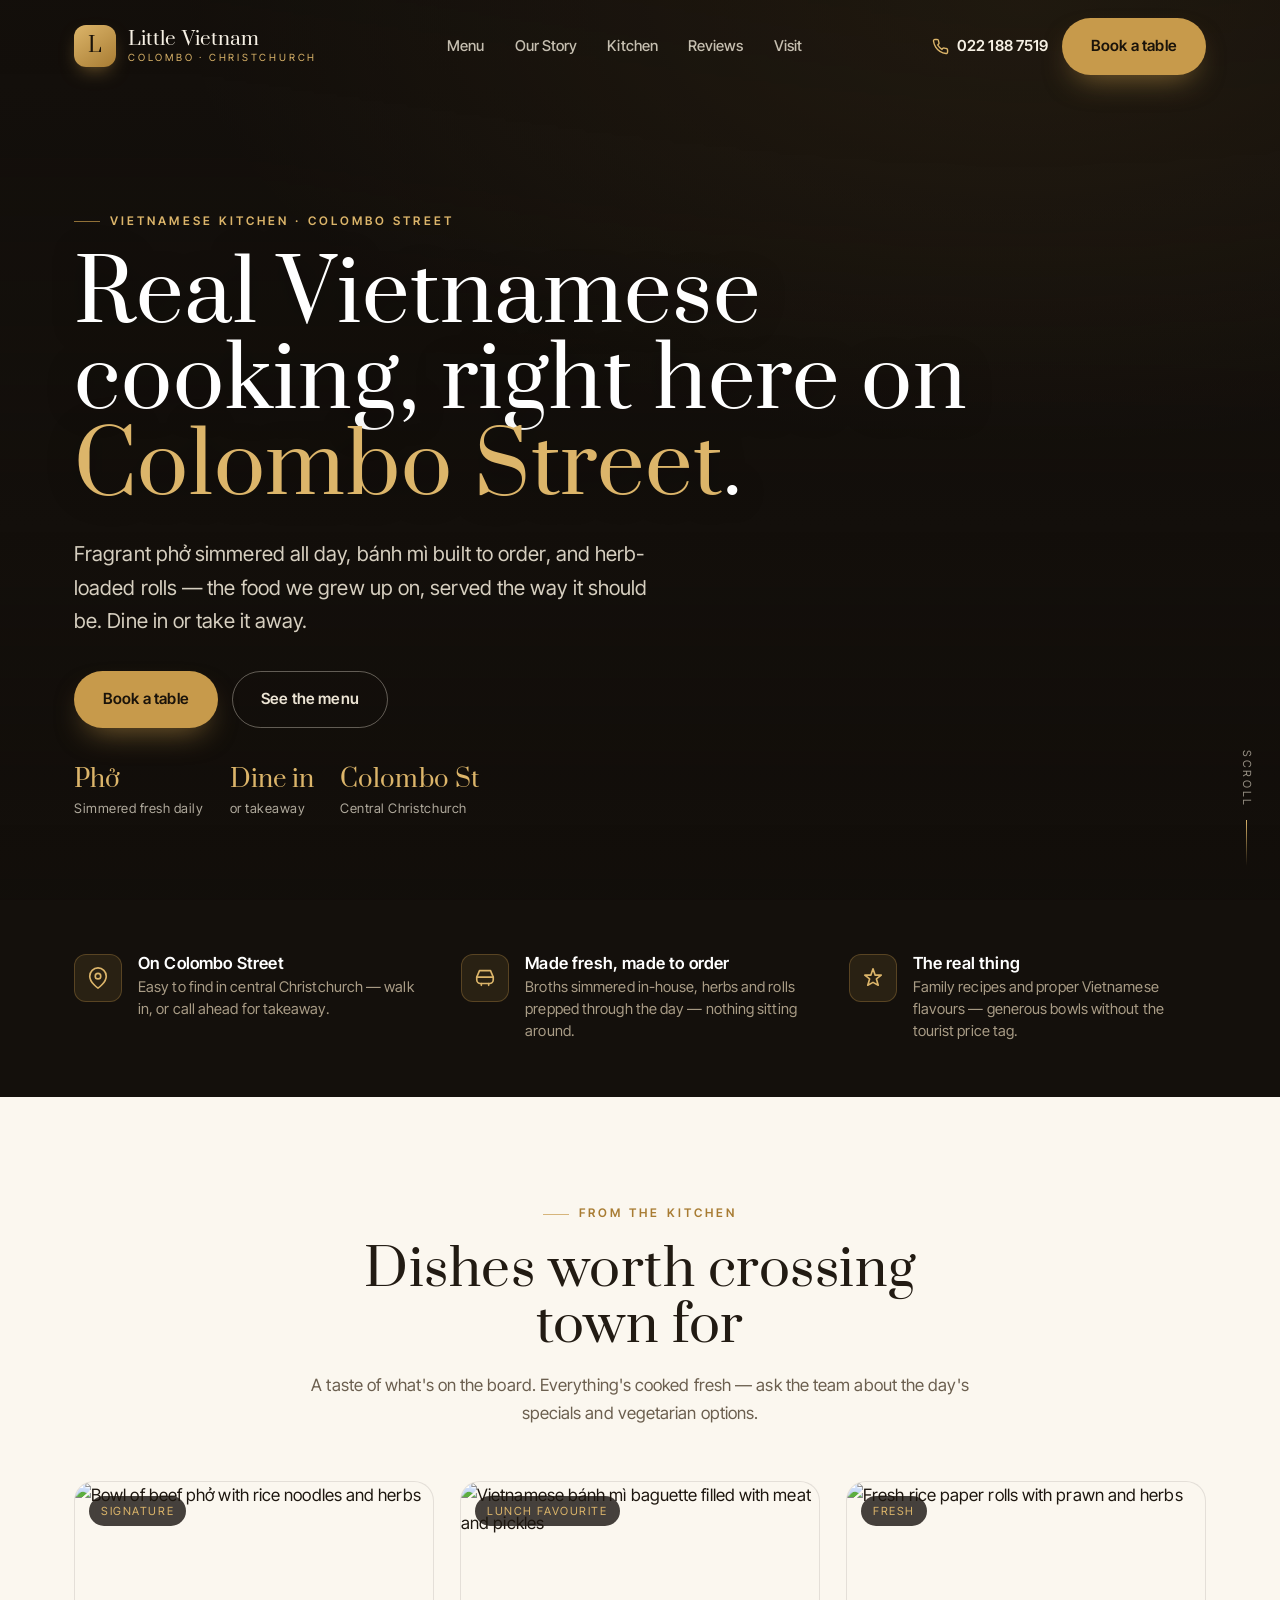
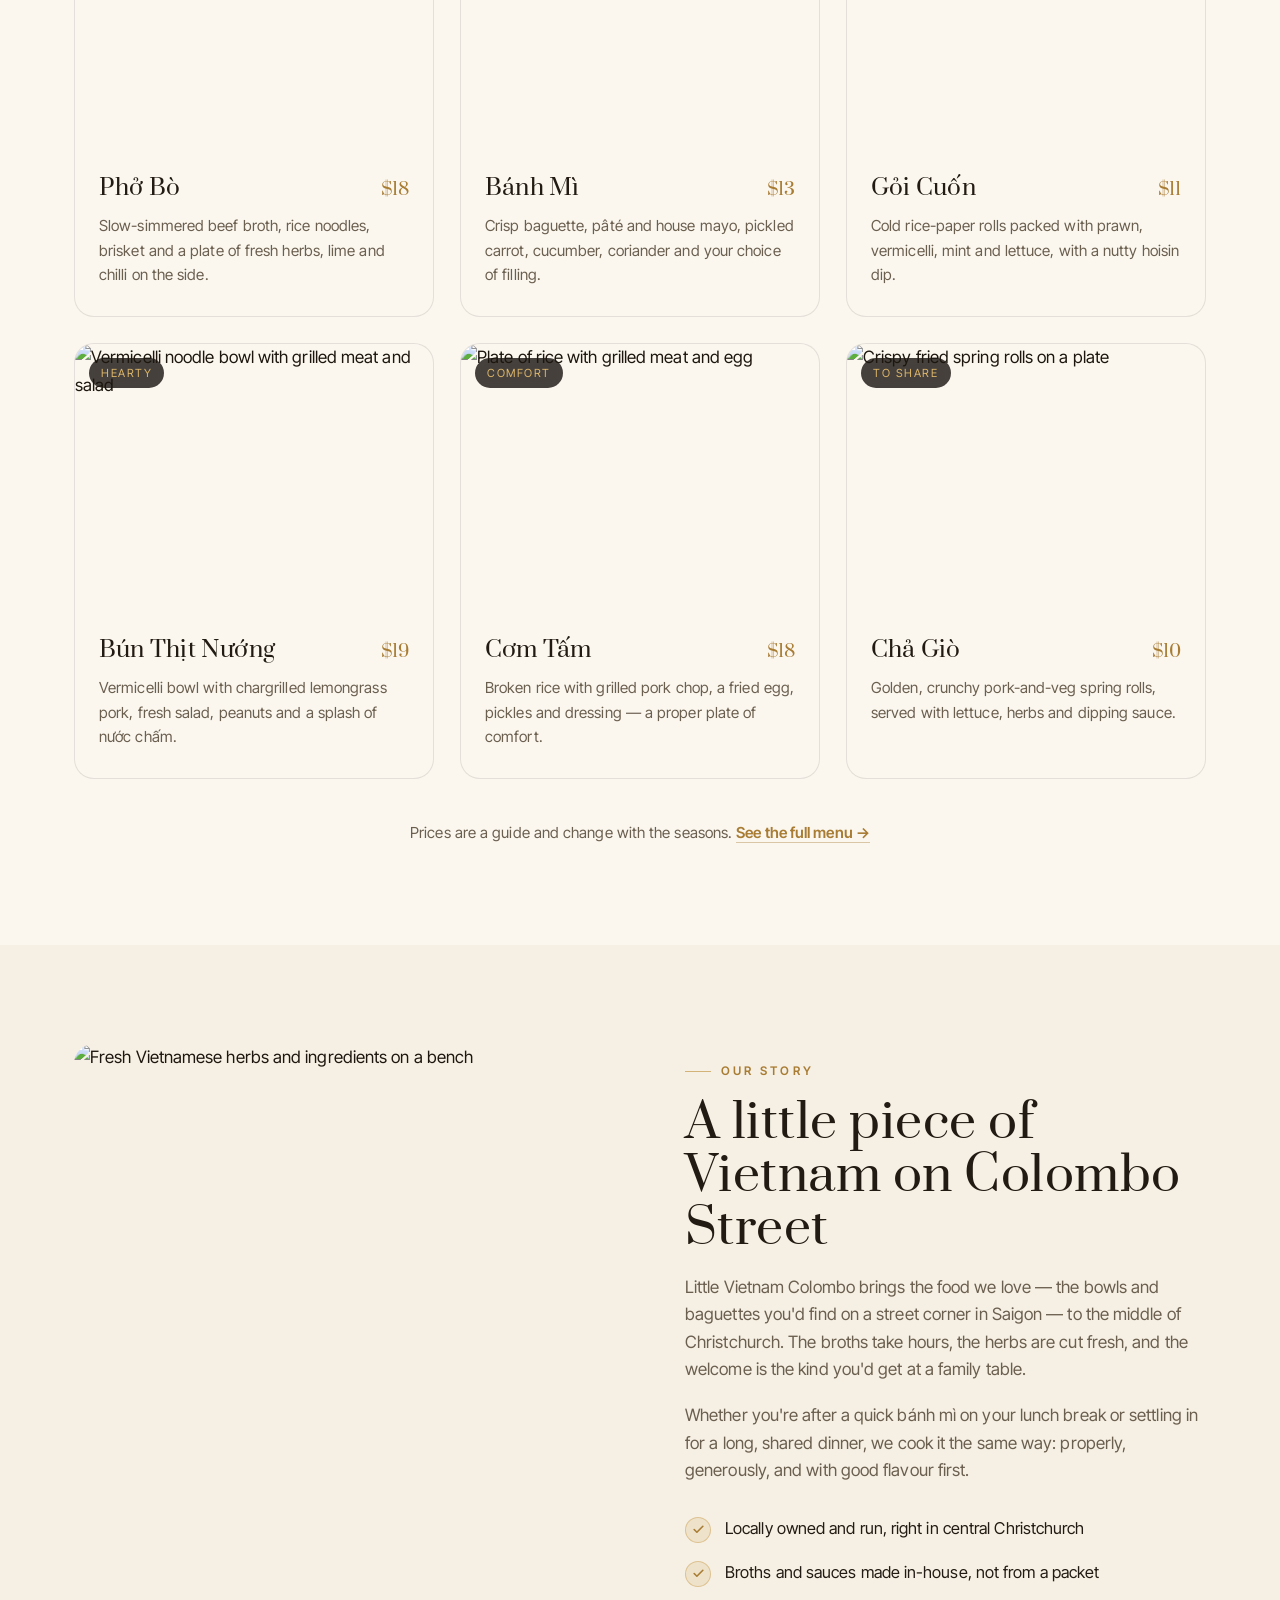
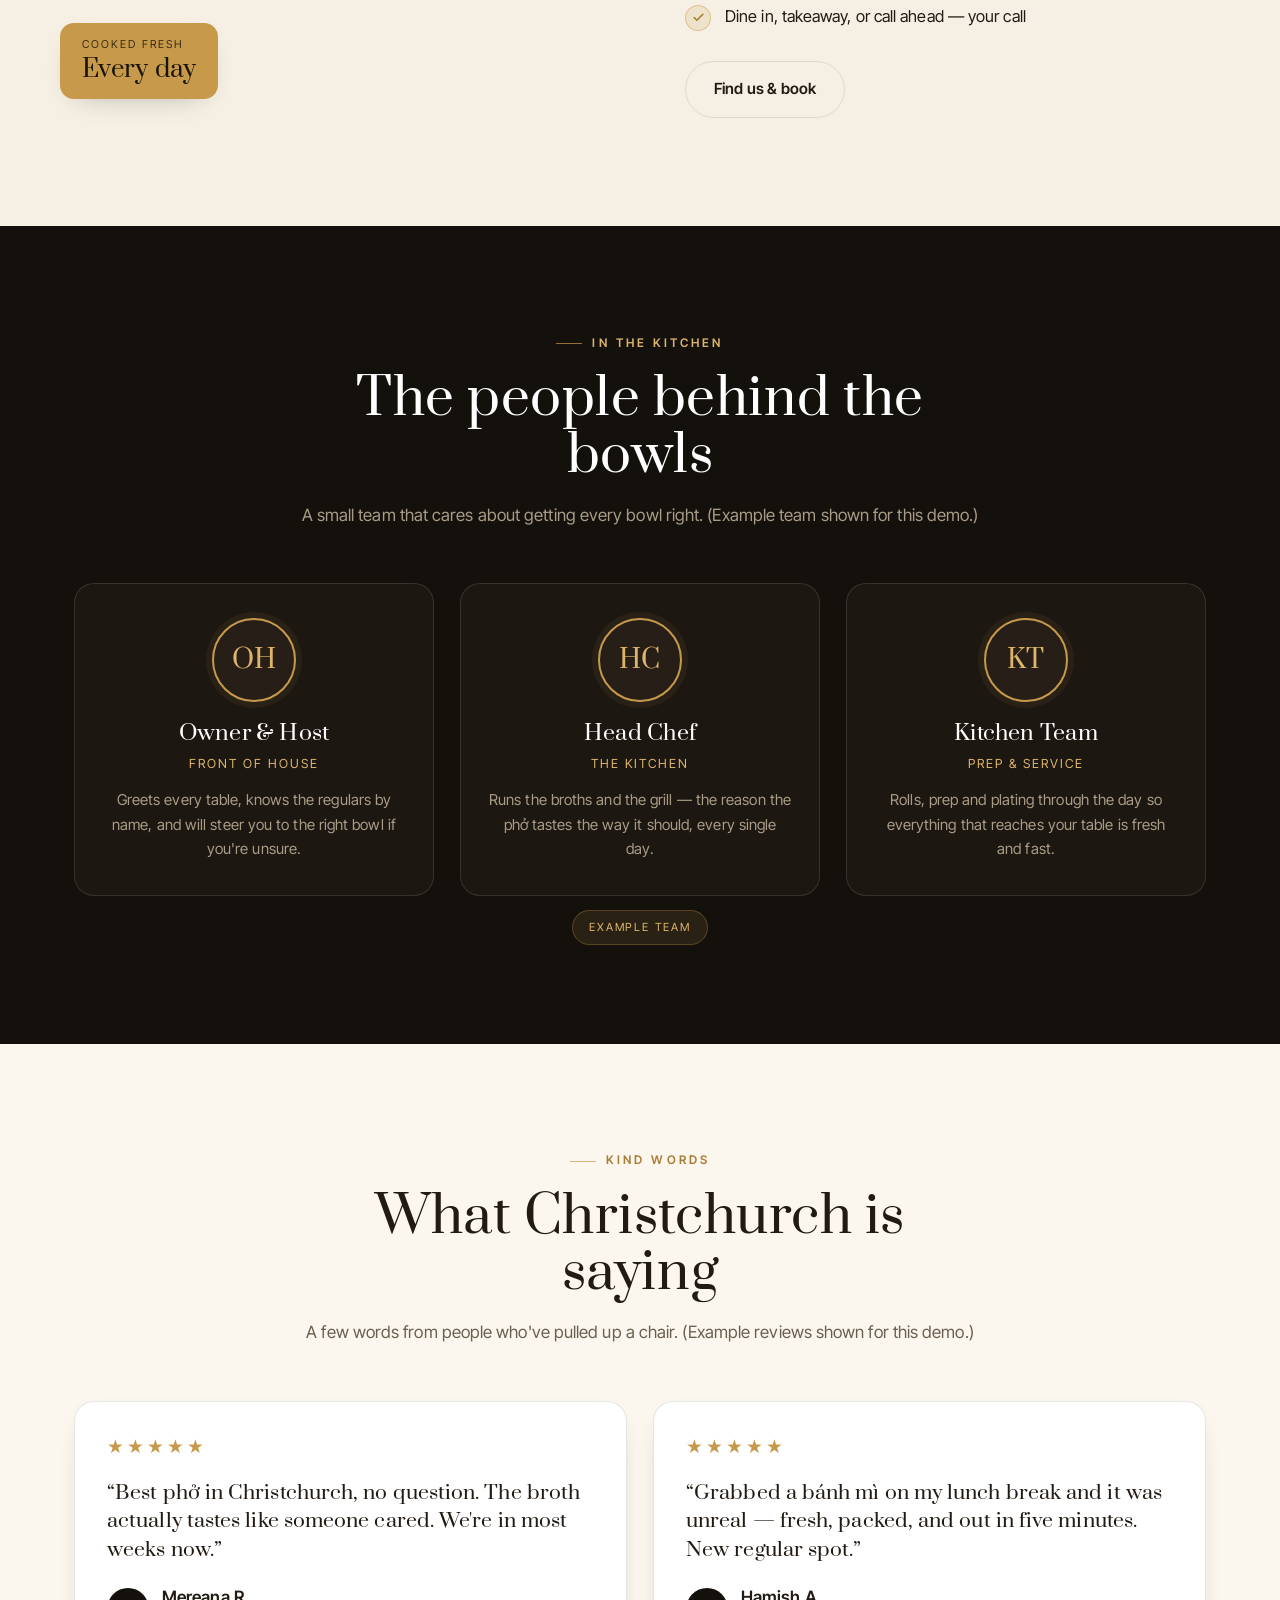
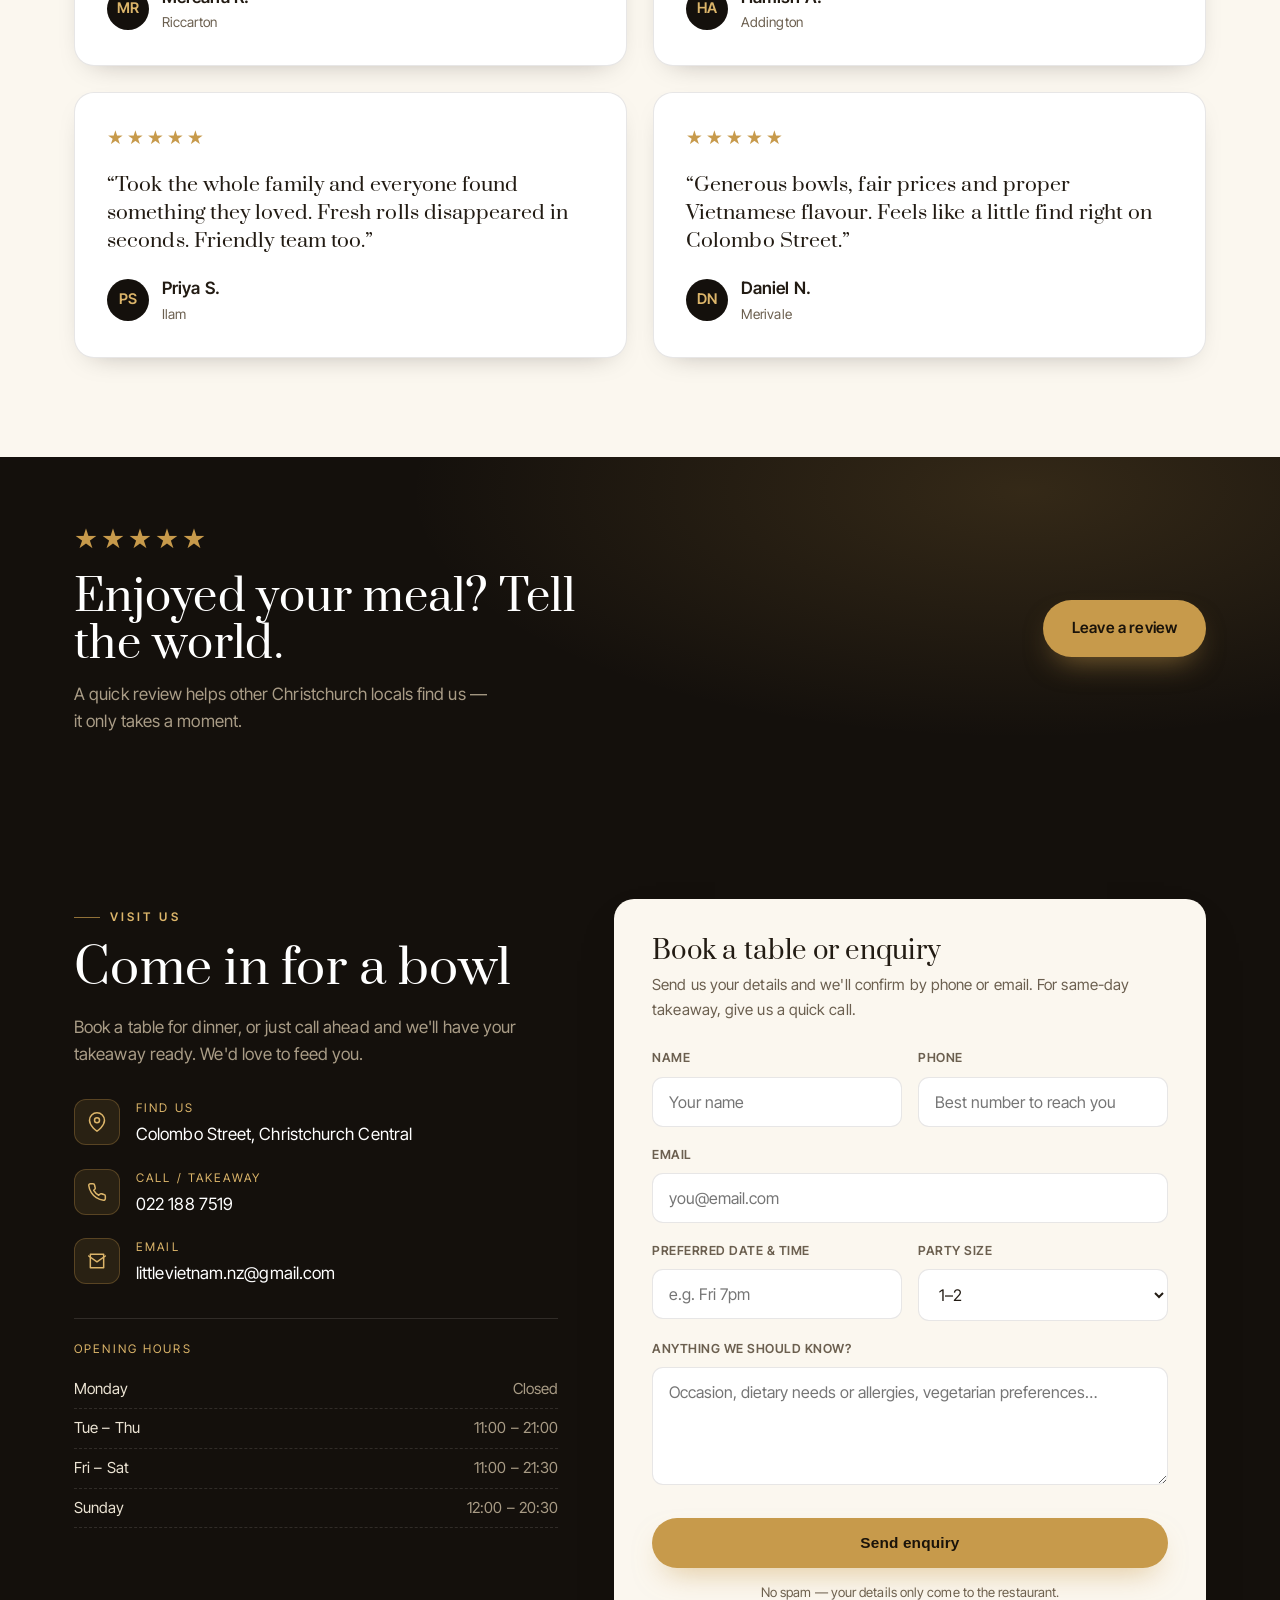
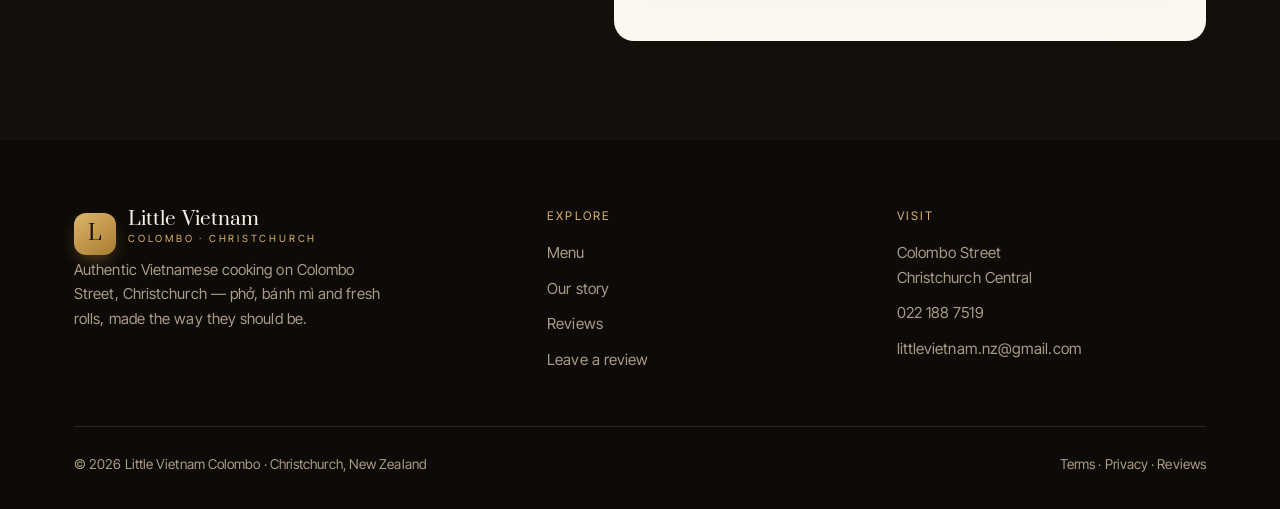
==== index.html @ 6da40c08 "Initial build: Little Vietnam Colombo" ====
<!DOCTYPE html>
<html lang="en-NZ">
<head>
<meta charset="UTF-8">
<meta name="viewport" content="width=device-width, initial-scale=1.0">
<title>Little Vietnam Colombo | Vietnamese Restaurant, Christchurch</title>
<meta name="description" content="Authentic Vietnamese cooking on Colombo Street, Christchurch — fragrant phở, fresh-made bánh mì, herb-loaded rice paper rolls. Dine in or grab takeaway. Book a table today.">
<link rel="icon" href="favicon.svg" type="image/svg+xml">
<meta property="og:title" content="Little Vietnam Colombo — Vietnamese on Colombo Street">
<meta property="og:description" content="Fragrant phở, fresh bánh mì and herb-loaded rolls, cooked the way they should be. Colombo Street, Christchurch.">
<meta property="og:type" content="restaurant">
<meta property="og:image" content="https://images.unsplash.com/photo-1582878826629-29b7ad1cdc43?auto=format&fit=crop&w=1200&q=70">
<link rel="preconnect" href="https://fonts.googleapis.com">
<link rel="preconnect" href="https://fonts.gstatic.com" crossorigin>
<link href="https://fonts.googleapis.com/css2?family=Prata&family=Inter+Tight:wght@400;500;600;700&display=swap" rel="stylesheet">
<link rel="preconnect" href="https://images.unsplash.com">
<link rel="stylesheet" href="styles.css">
</head>
<body>

<!-- Intro overlay -->
<div id="intro">
  <div class="intro-mark">Little <span>Vietnam</span> Colombo</div>
  <div class="intro-line"></div>
  <div class="intro-sub">Colombo Street · Christchurch</div>
</div>

<!-- Nav -->
<header class="nav">
  <div class="wrap nav-inner">
    <a class="brand" href="index.html">
      <span class="brand-badge">L</span>
      <span class="brand-name">Little Vietnam<small>Colombo · Christchurch</small></span>
    </a>
    <nav class="nav-links">
      <a href="#menu">Menu</a>
      <a href="#about">Our Story</a>
      <a href="#crew">Kitchen</a>
      <a href="#reviews">Reviews</a>
      <a href="#contact">Visit</a>
    </nav>
    <div class="nav-cta">
      <a class="nav-phone" href="tel:+64221887519">
        <svg width="17" height="17" viewBox="0 0 24 24" fill="none" stroke-width="2" stroke-linecap="round"><path d="M22 16.92v3a2 2 0 0 1-2.18 2 19.79 19.79 0 0 1-8.63-3.07 19.5 19.5 0 0 1-6-6 19.79 19.79 0 0 1-3.07-8.67A2 2 0 0 1 4.11 2h3a2 2 0 0 1 2 1.72c.13.96.36 1.9.7 2.81a2 2 0 0 1-.45 2.11L8.09 9.91a16 16 0 0 0 6 6l1.27-1.27a2 2 0 0 1 2.11-.45c.91.34 1.85.57 2.81.7A2 2 0 0 1 22 16.92z"/></svg>
        <span>022 188 7519</span>
      </a>
      <a class="btn btn-gold" href="#contact">Book a table</a>
      <button class="burger" aria-label="Menu"><span></span><span></span><span></span></button>
    </div>
  </div>
</header>

<!-- Hero -->
<section class="hero">
  <div class="hero-slides">
    <div class="hero-slide active"><img src="https://images.unsplash.com/photo-1582878826629-29b7ad1cdc43?auto=format&fit=crop&w=1900&q=72" alt="Steaming bowl of Vietnamese phở with herbs" fetchpriority="high" width="1900" height="1100"></div>
    <div class="hero-slide"><img src="https://images.unsplash.com/photo-1414235077428-338989a2e8c0?auto=format&fit=crop&w=1900&q=72" alt="Warm restaurant dining room in the evening" loading="lazy" width="1900" height="1100"></div>
    <div class="hero-slide"><img src="https://images.unsplash.com/photo-1517248135467-4c7edcad34c4?auto=format&fit=crop&w=1900&q=72" alt="Plates of food shared across a table" loading="lazy" width="1900" height="1100"></div>
  </div>
  <div class="hero-overlay"></div>
  <div class="hero-content">
    <div class="wrap">
      <span class="eyebrow hero-eyebrow light">Vietnamese Kitchen · Colombo Street</span>
      <h1>
        <span class="hero-line">Real Vietnamese cooking,</span>
        <span class="hero-line">right here on <em>Colombo Street</em>.</span>
      </h1>
      <p class="lede">Fragrant phở simmered all day, bánh mì built to order, and herb-loaded rolls — the food we grew up on, served the way it should be. Dine in or take it away.</p>
      <div class="hero-actions">
        <a class="btn btn-gold" href="#contact">Book a table</a>
        <a class="btn btn-ghost" href="#menu">See the menu</a>
      </div>
      <div class="hero-meta">
        <div><div class="k">Phở</div><div class="v">Simmered fresh daily</div></div>
        <div><div class="k">Dine in</div><div class="v">or takeaway</div></div>
        <div><div class="k">Colombo St</div><div class="v">Central Christchurch</div></div>
      </div>
    </div>
  </div>
  <div class="scroll-cue">Scroll</div>
</section>

<!-- Trust strip -->
<section class="trust">
  <div class="wrap">
    <div class="trust-item reveal">
      <span class="trust-ico"><svg width="22" height="22" viewBox="0 0 24 24" fill="none" stroke-width="1.8" stroke-linecap="round" stroke-linejoin="round"><path d="M21 10c0 7-9 13-9 13s-9-6-9-13a9 9 0 0 1 18 0z"/><circle cx="12" cy="10" r="3"/></svg></span>
      <div><h3>On Colombo Street</h3><p>Easy to find in central Christchurch — walk in, or call ahead for takeaway.</p></div>
    </div>
    <div class="trust-item reveal" data-d="1">
      <span class="trust-ico"><svg width="22" height="22" viewBox="0 0 24 24" fill="none" stroke-width="1.8" stroke-linecap="round" stroke-linejoin="round"><path d="M3 11l3-7h12l3 7"/><path d="M3 11h18v3a4 4 0 0 1-4 4H7a4 4 0 0 1-4-4z"/><path d="M8 18v2M16 18v2"/></svg></span>
      <div><h3>Made fresh, made to order</h3><p>Broths simmered in-house, herbs and rolls prepped through the day — nothing sitting around.</p></div>
    </div>
    <div class="trust-item reveal" data-d="2">
      <span class="trust-ico"><svg width="22" height="22" viewBox="0 0 24 24" fill="none" stroke-width="1.8" stroke-linecap="round" stroke-linejoin="round"><path d="M12 2l2.4 6.9H21l-5.3 4.1 2 6.9L12 16.8 6.3 19.9l2-6.9L3 8.9h6.6z"/></svg></span>
      <div><h3>The real thing</h3><p>Family recipes and proper Vietnamese flavours — generous bowls without the tourist price tag.</p></div>
    </div>
  </div>
</section>

<!-- Menu / signature dishes -->
<section class="band paper" id="menu">
  <div class="wrap">
    <div class="sec-head center reveal">
      <span class="eyebrow center">From the kitchen</span>
      <h2>Dishes worth crossing town for</h2>
      <p>A taste of what's on the board. Everything's cooked fresh — ask the team about the day's specials and vegetarian options.</p>
    </div>
    <div class="menu-grid">
      <article class="dish reveal">
        <div class="dish-img"><span class="dish-tag">Signature</span><img src="https://images.unsplash.com/photo-1569718212165-3a8278d5f624?auto=format&fit=crop&w=900&q=72" alt="Bowl of beef phở with rice noodles and herbs" loading="lazy" width="900" height="675"></div>
        <div class="dish-body"><div class="row"><h3>Phở Bò</h3><span class="dish-price">$18</span></div><p>Slow-simmered beef broth, rice noodles, brisket and a plate of fresh herbs, lime and chilli on the side.</p></div>
      </article>
      <article class="dish reveal" data-d="1">
        <div class="dish-img"><span class="dish-tag">Lunch favourite</span><img src="https://images.unsplash.com/photo-1604908176997-125f25cc6f3d?auto=format&fit=crop&w=900&q=72" alt="Vietnamese bánh mì baguette filled with meat and pickles" loading="lazy" width="900" height="675"></div>
        <div class="dish-body"><div class="row"><h3>Bánh Mì</h3><span class="dish-price">$13</span></div><p>Crisp baguette, pâté and house mayo, pickled carrot, cucumber, coriander and your choice of filling.</p></div>
      </article>
      <article class="dish reveal" data-d="2">
        <div class="dish-img"><span class="dish-tag">Fresh</span><img src="https://images.unsplash.com/photo-1559314809-0d155014e29e?auto=format&fit=crop&w=900&q=72" alt="Fresh rice paper rolls with prawn and herbs" loading="lazy" width="900" height="675"></div>
        <div class="dish-body"><div class="row"><h3>Gỏi Cuốn</h3><span class="dish-price">$11</span></div><p>Cold rice-paper rolls packed with prawn, vermicelli, mint and lettuce, with a nutty hoisin dip.</p></div>
      </article>
      <article class="dish reveal">
        <div class="dish-img"><span class="dish-tag">Hearty</span><img src="https://images.unsplash.com/photo-1600891964599-f61ba0e24092?auto=format&fit=crop&w=900&q=72" alt="Vermicelli noodle bowl with grilled meat and salad" loading="lazy" width="900" height="675"></div>
        <div class="dish-body"><div class="row"><h3>Bún Thịt Nướng</h3><span class="dish-price">$19</span></div><p>Vermicelli bowl with chargrilled lemongrass pork, fresh salad, peanuts and a splash of nước chấm.</p></div>
      </article>
      <article class="dish reveal" data-d="1">
        <div class="dish-img"><span class="dish-tag">Comfort</span><img src="https://images.unsplash.com/photo-1555126634-323283e090fa?auto=format&fit=crop&w=900&q=72" alt="Plate of rice with grilled meat and egg" loading="lazy" width="900" height="675"></div>
        <div class="dish-body"><div class="row"><h3>Cơm Tấm</h3><span class="dish-price">$18</span></div><p>Broken rice with grilled pork chop, a fried egg, pickles and dressing — a proper plate of comfort.</p></div>
      </article>
      <article class="dish reveal" data-d="2">
        <div class="dish-img"><span class="dish-tag">To share</span><img src="https://images.unsplash.com/photo-1606491956689-2ea866880c84?auto=format&fit=crop&w=900&q=72" alt="Crispy fried spring rolls on a plate" loading="lazy" width="900" height="675"></div>
        <div class="dish-body"><div class="row"><h3>Chả Giò</h3><span class="dish-price">$10</span></div><p>Golden, crunchy pork-and-veg spring rolls, served with lettuce, herbs and dipping sauce.</p></div>
      </article>
    </div>
    <p class="menu-note reveal">Prices are a guide and change with the seasons. <a href="menu.html">See the full menu →</a></p>
  </div>
</section>

<!-- About -->
<section class="band bone" id="about">
  <div class="wrap about-grid">
    <div class="about-figure reveal">
      <img src="https://images.unsplash.com/photo-1466978913421-dad2ebd01d17?auto=format&fit=crop&w=1100&q=72" alt="Fresh Vietnamese herbs and ingredients on a bench" loading="lazy" width="1100" height="1375">
      <div class="corner-tag"><small>Cooked fresh</small><b>Every day</b></div>
    </div>
    <div class="about-body reveal" data-d="1">
      <span class="eyebrow">Our story</span>
      <h2>A little piece of Vietnam on Colombo Street</h2>
      <p>Little Vietnam Colombo brings the food we love — the bowls and baguettes you'd find on a street corner in Saigon — to the middle of Christchurch. The broths take hours, the herbs are cut fresh, and the welcome is the kind you'd get at a family table.</p>
      <p>Whether you're after a quick bánh mì on your lunch break or settling in for a long, shared dinner, we cook it the same way: properly, generously, and with good flavour first.</p>
      <ul class="checklist">
        <li><span class="tick"><svg width="13" height="13" viewBox="0 0 24 24" fill="none" stroke-width="3" stroke-linecap="round" stroke-linejoin="round"><path d="M20 6L9 17l-5-5"/></svg></span>Locally owned and run, right in central Christchurch</li>
        <li><span class="tick"><svg width="13" height="13" viewBox="0 0 24 24" fill="none" stroke-width="3" stroke-linecap="round" stroke-linejoin="round"><path d="M20 6L9 17l-5-5"/></svg></span>Broths and sauces made in-house, not from a packet</li>
        <li><span class="tick"><svg width="13" height="13" viewBox="0 0 24 24" fill="none" stroke-width="3" stroke-linecap="round" stroke-linejoin="round"><path d="M20 6L9 17l-5-5"/></svg></span>Dine in, takeaway, or call ahead — your call</li>
      </ul>
      <div style="margin-top:30px"><a class="btn btn-outline" href="#contact">Find us &amp; book</a></div>
    </div>
  </div>
</section>

<!-- Crew / kitchen -->
<section class="band ink" id="crew">
  <div class="wrap">
    <div class="sec-head center reveal">
      <span class="eyebrow center light">In the kitchen</span>
      <h2>The people behind the bowls</h2>
      <p>A small team that cares about getting every bowl right. (Example team shown for this demo.)</p>
    </div>
    <div class="crew-grid">
      <div class="crew-card reveal">
        <div class="avatar">OH</div>
        <h3>Owner &amp; Host</h3>
        <div class="role-sub">Front of house</div>
        <p>Greets every table, knows the regulars by name, and will steer you to the right bowl if you're unsure.</p>
      </div>
      <div class="crew-card reveal" data-d="1">
        <div class="avatar">HC</div>
        <h3>Head Chef</h3>
        <div class="role-sub">The kitchen</div>
        <p>Runs the broths and the grill — the reason the phở tastes the way it should, every single day.</p>
      </div>
      <div class="crew-card reveal" data-d="2">
        <div class="avatar">KT</div>
        <h3>Kitchen Team</h3>
        <div class="role-sub">Prep &amp; service</div>
        <p>Rolls, prep and plating through the day so everything that reaches your table is fresh and fast.</p>
      </div>
    </div>
    <div style="text-align:center"><span class="badge-pill reveal">Example team</span></div>
  </div>
</section>

<!-- Reviews -->
<section class="band paper" id="reviews">
  <div class="wrap">
    <div class="sec-head center reveal">
      <span class="eyebrow center">Kind words</span>
      <h2>What Christchurch is saying</h2>
      <p>A few words from people who've pulled up a chair. (Example reviews shown for this demo.)</p>
    </div>
    <div class="rev-grid">
      <div class="rev-card reveal">
        <div class="stars">★★★★★</div>
        <blockquote>“Best phở in Christchurch, no question. The broth actually tastes like someone cared. We're in most weeks now.”</blockquote>
        <div class="rev-meta"><span class="rev-ava">MR</span><div><div class="nm">Mereana R.</div><div class="lo">Riccarton</div></div></div>
      </div>
      <div class="rev-card reveal" data-d="1">
        <div class="stars">★★★★★</div>
        <blockquote>“Grabbed a bánh mì on my lunch break and it was unreal — fresh, packed, and out in five minutes. New regular spot.”</blockquote>
        <div class="rev-meta"><span class="rev-ava">HA</span><div><div class="nm">Hamish A.</div><div class="lo">Addington</div></div></div>
      </div>
      <div class="rev-card reveal">
        <div class="stars">★★★★★</div>
        <blockquote>“Took the whole family and everyone found something they loved. Fresh rolls disappeared in seconds. Friendly team too.”</blockquote>
        <div class="rev-meta"><span class="rev-ava">PS</span><div><div class="nm">Priya S.</div><div class="lo">Ilam</div></div></div>
      </div>
      <div class="rev-card reveal" data-d="1">
        <div class="stars">★★★★★</div>
        <blockquote>“Generous bowls, fair prices and proper Vietnamese flavour. Feels like a little find right on Colombo Street.”</blockquote>
        <div class="rev-meta"><span class="rev-ava">DN</span><div><div class="nm">Daniel N.</div><div class="lo">Merivale</div></div></div>
      </div>
    </div>
  </div>
</section>

<!-- Review funnel banner -->
<section class="funnel">
  <div class="wrap">
    <div class="reveal">
      <div class="stars">★★★★★</div>
      <h2>Enjoyed your meal? Tell the world.</h2>
      <p>A quick review helps other Christchurch locals find us — it only takes a moment.</p>
    </div>
    <a class="btn btn-gold reveal" data-d="1" href="review.html">Leave a review</a>
  </div>
</section>

<!-- Contact -->
<section class="band ink" id="contact">
  <div class="wrap contact-grid">
    <div class="contact-info reveal">
      <span class="eyebrow light">Visit us</span>
      <h2>Come in for a bowl</h2>
      <p class="intro">Book a table for dinner, or just call ahead and we'll have your takeaway ready. We'd love to feed you.</p>
      <div class="info-list">
        <div class="info-row">
          <span class="info-ico"><svg width="20" height="20" viewBox="0 0 24 24" fill="none" stroke-width="1.8" stroke-linecap="round" stroke-linejoin="round"><path d="M21 10c0 7-9 13-9 13s-9-6-9-13a9 9 0 0 1 18 0z"/><circle cx="12" cy="10" r="3"/></svg></span>
          <div><div class="lbl">Find us</div><div class="val">Colombo Street, Christchurch Central</div></div>
        </div>
        <div class="info-row">
          <span class="info-ico"><svg width="20" height="20" viewBox="0 0 24 24" fill="none" stroke-width="1.8" stroke-linecap="round" stroke-linejoin="round"><path d="M22 16.92v3a2 2 0 0 1-2.18 2 19.79 19.79 0 0 1-8.63-3.07 19.5 19.5 0 0 1-6-6 19.79 19.79 0 0 1-3.07-8.67A2 2 0 0 1 4.11 2h3a2 2 0 0 1 2 1.72c.13.96.36 1.9.7 2.81a2 2 0 0 1-.45 2.11L8.09 9.91a16 16 0 0 0 6 6l1.27-1.27a2 2 0 0 1 2.11-.45c.91.34 1.85.57 2.81.7A2 2 0 0 1 22 16.92z"/></svg></span>
          <div><div class="lbl">Call / takeaway</div><div class="val"><a href="tel:+64221887519">022 188 7519</a></div></div>
        </div>
        <div class="info-row">
          <span class="info-ico"><svg width="20" height="20" viewBox="0 0 24 24" fill="none" stroke-width="1.8" stroke-linecap="round" stroke-linejoin="round"><path d="M4 4h16v16H4z"/><path d="M22 6l-10 7L2 6"/></svg></span>
          <div><div class="lbl">Email</div><div class="val"><a href="mailto:littlevietnam.nz@gmail.com">littlevietnam.nz@gmail.com</a></div></div>
        </div>
      </div>
      <div class="hours">
        <h4>Opening hours</h4>
        <div class="hours-row"><span>Monday</span><span>Closed</span></div>
        <div class="hours-row"><span>Tue – Thu</span><span>11:00 – 21:00</span></div>
        <div class="hours-row"><span>Fri – Sat</span><span>11:00 – 21:30</span></div>
        <div class="hours-row"><span>Sunday</span><span>12:00 – 20:30</span></div>
      </div>
    </div>

    <div class="form-card reveal" data-d="1">
      <h3>Book a table or enquiry</h3>
      <p class="sub">Send us your details and we'll confirm by phone or email. For same-day takeaway, give us a quick call.</p>
      <form id="contactForm" action="https://formsubmit.co/littlevietnam.nz@gmail.com" method="POST">
        <input type="hidden" name="_subject" value="New booking / enquiry — Little Vietnam Colombo">
        <input type="hidden" name="_captcha" value="false">
        <input type="hidden" name="_template" value="table">
        <input type="text" name="_honey" style="display:none">
        <div class="field-row">
          <div class="field"><label for="name">Name</label><input id="name" name="Name" type="text" required placeholder="Your name"></div>
          <div class="field"><label for="phone">Phone</label><input id="phone" name="Phone" type="tel" placeholder="Best number to reach you"></div>
        </div>
        <div class="field"><label for="email">Email</label><input id="email" name="Email" type="email" required placeholder="you@email.com"></div>
        <div class="field-row">
          <div class="field"><label for="date">Preferred date &amp; time</label><input id="date" name="Preferred date/time" type="text" placeholder="e.g. Fri 7pm"></div>
          <div class="field"><label for="guests">Party size</label>
            <select id="guests" name="Party size">
              <option>1–2</option><option>3–4</option><option>5–6</option><option>7+</option><option>Takeaway only</option>
            </select>
          </div>
        </div>
        <div class="field"><label for="msg">Anything we should know?</label><textarea id="msg" name="Message" placeholder="Occasion, dietary needs or allergies, vegetarian preferences…"></textarea></div>
        <button type="submit" class="btn btn-gold">Send enquiry</button>
        <p class="form-note">No spam — your details only come to the restaurant.</p>
      </form>
      <div class="form-success" id="formSuccess">
        <div class="ok-ico"><svg width="30" height="30" viewBox="0 0 24 24" fill="none" stroke-width="2.4" stroke-linecap="round" stroke-linejoin="round"><path d="M20 6L9 17l-5-5"/></svg></div>
        <h3>Cảm ơn — thank you!</h3>
        <p>Your enquiry's on its way. We'll be in touch shortly to confirm. Craving it now? Call us on <a href="tel:+64221887519" style="color:var(--gold-deep);font-weight:600">022 188 7519</a>.</p>
      </div>
    </div>
  </div>
</section>

<!-- Footer -->
<footer class="site">
  <div class="wrap">
    <div class="foot-top">
      <div class="foot-brand">
        <div class="brand"><span class="brand-badge">L</span><span class="brand-name">Little Vietnam<small>Colombo · Christchurch</small></span></div>
        <p>Authentic Vietnamese cooking on Colombo Street, Christchurch — phở, bánh mì and fresh rolls, made the way they should be.</p>
      </div>
      <div class="foot-col">
        <h4>Explore</h4>
        <a href="#menu">Menu</a>
        <a href="#about">Our story</a>
        <a href="#reviews">Reviews</a>
        <a href="review.html">Leave a review</a>
      </div>
      <div class="foot-col">
        <h4>Visit</h4>
        <p>Colombo Street<br>Christchurch Central</p>
        <a href="tel:+64221887519">022 188 7519</a>
        <a href="mailto:littlevietnam.nz@gmail.com">littlevietnam.nz@gmail.com</a>
      </div>
    </div>
    <div class="foot-bottom">
      <span>© <span data-year>2026</span> Little Vietnam Colombo · Christchurch, New Zealand</span>
      <span><a href="terms.html">Terms</a> · <a href="privacy.html">Privacy</a> · <a href="review.html">Reviews</a></span>
    </div>
  </div>
</footer>

<script src="app.js"></script>
</body>
</html>
---- styles.css ----
/* Little Vietnam Colombo — Premium archetype
   Fonts: Prata (display) + Inter Tight (body)
   Warm near-black + gold accent */

:root{
  --ink:#14100c;
  --ink-2:#1d1712;
  --ink-3:#271f17;
  --bone:#f6f0e4;
  --paper:#fbf7ef;
  --line:rgba(20,16,12,.10);
  --line-dark:rgba(255,247,232,.12);
  --gold:#c79a4b;
  --gold-2:#dcb56a;
  --gold-deep:#a87c33;
  --text:#221b13;
  --muted:#6b5f4f;
  --text-dark:#ece4d4;
  --muted-dark:#a99c86;
  --radius:14px;
  --radius-lg:20px;
  --maxw:1180px;
  --ease:cubic-bezier(.22,.61,.36,1);
  --shadow:0 20px 50px -24px rgba(20,16,12,.45);
  --shadow-soft:0 10px 30px -18px rgba(20,16,12,.4);
}

*{box-sizing:border-box;margin:0;padding:0}
html{scroll-behavior:smooth;-webkit-text-size-adjust:100%}
body{
  font-family:"Inter Tight",system-ui,-apple-system,sans-serif;
  background:var(--paper);
  color:var(--text);
  line-height:1.62;
  font-size:17px;
  letter-spacing:.005em;
  overflow-x:hidden;
}
img{display:block;max-width:100%;height:auto}
a{color:inherit;text-decoration:none}
h1,h2,h3,h4{font-family:"Prata",Georgia,serif;font-weight:400;line-height:1.1;letter-spacing:.01em}

.wrap{max-width:var(--maxw);margin:0 auto;padding:0 24px}
.eyebrow{
  font-family:"Inter Tight",sans-serif;
  font-size:.74rem;font-weight:600;letter-spacing:.26em;text-transform:uppercase;
  color:var(--gold-deep);
  display:inline-flex;align-items:center;gap:10px;
}
.eyebrow::before{content:"";width:26px;height:1px;background:var(--gold);opacity:.7}
.eyebrow.center{justify-content:center}
.eyebrow.light{color:var(--gold-2)}

.btn{
  display:inline-flex;align-items:center;justify-content:center;gap:9px;
  font-weight:600;font-size:.96rem;letter-spacing:.01em;
  padding:15px 28px;border-radius:999px;cursor:pointer;border:1px solid transparent;
  transition:transform .35s var(--ease),background .35s var(--ease),color .35s var(--ease),box-shadow .35s var(--ease);
  will-change:transform;
}
.btn-gold{background:var(--gold);color:#1a130a;box-shadow:0 14px 30px -12px rgba(199,154,75,.6)}
.btn-gold:hover{background:var(--gold-2);transform:translateY(-2px)}
.btn-ghost{background:transparent;color:var(--text-dark);border-color:rgba(255,247,232,.34)}
.btn-ghost:hover{border-color:var(--gold-2);color:#fff;transform:translateY(-2px)}
.btn-dark{background:var(--ink);color:var(--bone)}
.btn-dark:hover{background:var(--ink-3);transform:translateY(-2px)}
.btn-outline{background:transparent;color:var(--text);border-color:var(--line)}
.btn-outline:hover{border-color:var(--gold);color:var(--gold-deep);transform:translateY(-2px)}

/* ---------- Intro overlay ---------- */
#intro{
  position:fixed;inset:0;z-index:1000;background:var(--ink);
  display:flex;flex-direction:column;align-items:center;justify-content:center;gap:18px;
  transition:opacity .8s var(--ease),visibility .8s;
}
#intro.done{opacity:0;visibility:hidden}
.intro-mark{
  font-family:"Prata",serif;color:var(--bone);font-size:clamp(1.6rem,5vw,2.6rem);
  letter-spacing:.02em;opacity:0;transform:translateY(14px);
  animation:introIn .9s var(--ease) .15s forwards;
}
.intro-mark span{color:var(--gold-2)}
.intro-line{width:0;height:1px;background:linear-gradient(90deg,transparent,var(--gold),transparent);animation:introLine 1.1s var(--ease) .5s forwards}
.intro-sub{font-size:.74rem;letter-spacing:.32em;text-transform:uppercase;color:var(--muted-dark);opacity:0;animation:introIn .8s var(--ease) .6s forwards}
@keyframes introIn{to{opacity:1;transform:none}}
@keyframes introLine{to{width:min(260px,60vw)}}

/* ---------- Nav ---------- */
header.nav{
  position:fixed;top:0;left:0;right:0;z-index:90;
  padding:18px 0;transition:background .4s var(--ease),padding .4s var(--ease),box-shadow .4s var(--ease),border-color .4s;
  border-bottom:1px solid transparent;
}
header.nav.scrolled{background:rgba(18,14,10,.86);backdrop-filter:blur(14px);padding:12px 0;border-bottom:1px solid var(--line-dark)}
.nav-inner{display:flex;align-items:center;justify-content:space-between;gap:20px}
.brand{display:flex;align-items:center;gap:12px;color:var(--bone)}
.brand-badge{
  width:42px;height:42px;border-radius:12px;display:grid;place-items:center;flex:0 0 auto;
  background:linear-gradient(145deg,var(--gold-2),var(--gold-deep));color:#1a130a;
  font-family:"Prata",serif;font-size:1.25rem;box-shadow:0 8px 20px -8px rgba(199,154,75,.7);
}
.brand-name{font-family:"Prata",serif;font-size:1.18rem;line-height:1;color:var(--bone)}
.brand-name small{display:block;font-family:"Inter Tight",sans-serif;font-size:.62rem;letter-spacing:.28em;text-transform:uppercase;color:var(--gold-2);margin-top:5px}
.nav-links{display:flex;align-items:center;gap:30px}
.nav-links a{color:rgba(236,228,212,.82);font-size:.93rem;font-weight:500;position:relative;padding:4px 0}
.nav-links a::after{content:"";position:absolute;left:0;bottom:-2px;width:0;height:1px;background:var(--gold-2);transition:width .35s var(--ease)}
.nav-links a:hover{color:#fff}
.nav-links a:hover::after{width:100%}
.nav-cta{display:flex;align-items:center;gap:14px}
.nav-phone{color:var(--bone);font-weight:600;font-size:.95rem;display:flex;align-items:center;gap:8px}
.nav-phone svg{stroke:var(--gold-2)}
.burger{display:none;flex-direction:column;gap:5px;background:none;border:0;cursor:pointer;padding:8px}
.burger span{width:24px;height:2px;background:var(--bone);transition:.3s}
.mobile-menu{display:none}

/* ---------- Hero ---------- */
.hero{position:relative;min-height:100svh;display:flex;align-items:flex-end;background:var(--ink);overflow:hidden}
.hero-slides{position:absolute;inset:0;z-index:0}
.hero-slide{position:absolute;inset:0;opacity:0;transition:opacity 1.6s var(--ease);transform:scale(1.06);animation:none}
.hero-slide img{width:100%;height:100%;object-fit:cover;filter:saturate(.9) contrast(1.05) brightness(.92)}
.hero-slide.active{opacity:1;animation:kenburns 8s linear forwards}
@keyframes kenburns{from{transform:scale(1.06)}to{transform:scale(1.13)}}
.hero-overlay{position:absolute;inset:0;z-index:1;background:
  linear-gradient(180deg,rgba(18,14,10,.55) 0%,rgba(18,14,10,.34) 38%,rgba(18,14,10,.82) 100%),
  radial-gradient(120% 90% at 80% 0%,rgba(199,154,75,.16),transparent 55%)}
.hero-content{position:relative;z-index:2;width:100%;padding:0 0 clamp(56px,9vh,110px)}
.hero-content .wrap{width:100%}
.hero-eyebrow{margin-bottom:22px;opacity:0;transform:translateY(16px);animation:rise .9s var(--ease) .2s forwards}
.hero h1{
  color:#fff;font-size:clamp(2.7rem,6.6vw,5.4rem);line-height:1.02;max-width:16ch;
  text-shadow:0 2px 30px rgba(0,0,0,.35);
}
.hero h1 em{font-style:normal;color:var(--gold-2)}
.hero-line{opacity:0;transform:translateY(20px);animation:rise 1s var(--ease) forwards}
.hero h1 .hero-line:nth-child(1){animation-delay:.32s}
.hero h1 .hero-line:nth-child(2){animation-delay:.46s}
.hero p.lede{
  color:rgba(236,228,212,.9);font-size:clamp(1.05rem,2vw,1.28rem);max-width:48ch;margin:26px 0 0;
  opacity:0;transform:translateY(20px);animation:rise 1s var(--ease) .6s forwards;
}
.hero-actions{display:flex;flex-wrap:wrap;gap:14px;margin-top:34px;opacity:0;transform:translateY(20px);animation:rise 1s var(--ease) .74s forwards}
.hero-meta{display:flex;flex-wrap:wrap;gap:26px;margin-top:40px;opacity:0;animation:rise 1s var(--ease) .9s forwards}
.hero-meta div{color:var(--bone)}
.hero-meta .k{font-family:"Prata",serif;font-size:1.5rem;color:var(--gold-2);line-height:1}
.hero-meta .v{font-size:.82rem;letter-spacing:.04em;color:rgba(236,228,212,.72);margin-top:6px}
@keyframes rise{to{opacity:1;transform:none}}
.scroll-cue{position:absolute;right:24px;bottom:34px;z-index:2;color:rgba(236,228,212,.6);font-size:.7rem;letter-spacing:.24em;text-transform:uppercase;writing-mode:vertical-rl;display:flex;align-items:center;gap:12px}
.scroll-cue::after{content:"";width:1px;height:46px;background:linear-gradient(var(--gold-2),transparent);animation:cue 2s var(--ease) infinite}
@keyframes cue{0%{transform:scaleY(.2);transform-origin:top}50%{transform:scaleY(1);transform-origin:top}100%{transform:scaleY(.2);transform-origin:bottom}}

/* ---------- Sections ---------- */
section{position:relative}
.band{padding:clamp(72px,11vh,128px) 0}
.band.bone{background:var(--bone)}
.band.paper{background:var(--paper)}
.band.ink{background:var(--ink);color:var(--text-dark)}
.sec-head{max-width:680px;margin-bottom:54px}
.sec-head.center{margin-left:auto;margin-right:auto;text-align:center}
.sec-head h2{font-size:clamp(2rem,4.4vw,3.2rem);margin-top:18px;color:inherit}
.band.ink .sec-head h2{color:#fff}
.sec-head p{margin-top:18px;color:var(--muted);font-size:1.06rem}
.band.ink .sec-head p{color:var(--muted-dark)}

/* reveal */
.reveal{opacity:0;transform:translateY(26px);transition:opacity .8s var(--ease),transform .8s var(--ease)}
.reveal.in{opacity:1;transform:none}
.reveal[data-d="1"]{transition-delay:.08s}.reveal[data-d="2"]{transition-delay:.16s}
.reveal[data-d="3"]{transition-delay:.24s}.reveal[data-d="4"]{transition-delay:.32s}

/* ---------- Trust strip ---------- */
.trust{background:var(--ink);color:var(--text-dark)}
.trust .wrap{display:grid;grid-template-columns:repeat(3,1fr);gap:30px;padding-top:54px;padding-bottom:54px}
.trust-item{display:flex;gap:16px;align-items:flex-start}
.trust-ico{flex:0 0 auto;width:48px;height:48px;border-radius:12px;display:grid;place-items:center;background:rgba(199,154,75,.12);border:1px solid rgba(199,154,75,.3)}
.trust-ico svg{stroke:var(--gold-2)}
.trust-item h3{font-family:"Inter Tight",sans-serif;font-weight:600;font-size:1.04rem;color:#fff;margin-bottom:4px}
.trust-item p{font-size:.92rem;color:var(--muted-dark);line-height:1.5}

/* ---------- Menu / services cards ---------- */
.menu-grid{display:grid;grid-template-columns:repeat(3,1fr);gap:26px}
.dish{
  background:var(--paper);border:1px solid var(--line);border-radius:var(--radius-lg);overflow:hidden;
  transition:transform .45s var(--ease),box-shadow .45s var(--ease),border-color .45s;
  display:flex;flex-direction:column;
}
.band.bone .dish{background:#fff}
.dish:hover{transform:translateY(-6px);box-shadow:var(--shadow);border-color:rgba(199,154,75,.4)}
.dish-img{position:relative;aspect-ratio:4/3;overflow:hidden}
.dish-img img{width:100%;height:100%;object-fit:cover;filter:saturate(.9) contrast(1.05);transition:transform .7s var(--ease)}
.dish:hover .dish-img img{transform:scale(1.07)}
.dish-tag{position:absolute;top:14px;left:14px;background:rgba(18,14,10,.78);color:var(--gold-2);font-size:.7rem;letter-spacing:.14em;text-transform:uppercase;padding:6px 12px;border-radius:999px;backdrop-filter:blur(4px)}
.dish-body{padding:24px 24px 28px}
.dish-body .row{display:flex;justify-content:space-between;align-items:baseline;gap:14px}
.dish-body h3{font-size:1.42rem}
.dish-price{font-family:"Prata",serif;color:var(--gold-deep);font-size:1.1rem;white-space:nowrap}
.dish-body p{margin-top:10px;color:var(--muted);font-size:.95rem}
.menu-note{margin-top:42px;text-align:center;color:var(--muted);font-size:.95rem}
.menu-note a{color:var(--gold-deep);font-weight:600;border-bottom:1px solid rgba(168,124,51,.4)}

/* ---------- About ---------- */
.about-grid{display:grid;grid-template-columns:1.05fr 1fr;gap:64px;align-items:center}
.about-figure{position:relative}
.about-figure img{width:100%;aspect-ratio:4/5;object-fit:cover;border-radius:var(--radius-lg);filter:saturate(.92) contrast(1.04)}
.about-figure .corner-tag{
  position:absolute;left:-14px;bottom:28px;background:var(--gold);color:#1a130a;
  padding:16px 22px;border-radius:14px;font-family:"Prata",serif;line-height:1.1;box-shadow:var(--shadow-soft);max-width:220px;
}
.about-figure .corner-tag small{display:block;font-family:"Inter Tight",sans-serif;font-size:.68rem;letter-spacing:.18em;text-transform:uppercase;margin-bottom:6px;color:#3a2a10}
.about-figure .corner-tag b{font-size:1.5rem;font-weight:400}
.checklist{list-style:none;margin-top:30px;display:grid;gap:16px}
.checklist li{display:flex;gap:14px;align-items:flex-start;font-size:1.02rem}
.checklist .tick{flex:0 0 auto;width:26px;height:26px;border-radius:50%;display:grid;place-items:center;background:rgba(199,154,75,.16);border:1px solid rgba(199,154,75,.45);margin-top:2px}
.checklist .tick svg{stroke:var(--gold-deep)}
.about-body h2{font-size:clamp(2rem,4.2vw,3rem);margin-top:16px}
.about-body p{margin-top:18px;color:var(--muted)}

/* ---------- Crew ---------- */
.crew-grid{display:grid;grid-template-columns:repeat(3,1fr);gap:26px}
.crew-card{background:var(--ink-2);border:1px solid var(--line-dark);border-radius:var(--radius-lg);padding:34px 28px;text-align:center;transition:transform .45s var(--ease),border-color .45s}
.crew-card:hover{transform:translateY(-6px);border-color:rgba(199,154,75,.4)}
.avatar{width:84px;height:84px;border-radius:50%;margin:0 auto 20px;display:grid;place-items:center;background:var(--ink-3);border:2px solid var(--gold);color:var(--gold-2);font-family:"Prata",serif;font-size:1.6rem;box-shadow:0 0 0 6px rgba(199,154,75,.07)}
.crew-card h3{color:#fff;font-size:1.34rem}
.crew-card .role-sub{color:var(--gold-2);font-size:.78rem;letter-spacing:.16em;text-transform:uppercase;margin-top:8px}
.crew-card p{color:var(--muted-dark);font-size:.94rem;margin-top:14px}
.badge-pill{display:inline-block;margin-top:14px;background:rgba(199,154,75,.12);border:1px solid rgba(199,154,75,.3);color:var(--gold-2);font-size:.7rem;letter-spacing:.16em;text-transform:uppercase;padding:7px 16px;border-radius:999px}

/* ---------- Reviews ---------- */
.rev-grid{display:grid;grid-template-columns:repeat(2,1fr);gap:26px}
.rev-card{background:#fff;border:1px solid var(--line);border-radius:var(--radius-lg);padding:32px;box-shadow:var(--shadow-soft);transition:transform .45s var(--ease)}
.rev-card:hover{transform:translateY(-4px)}
.stars{color:var(--gold);letter-spacing:3px;font-size:1.05rem}
.rev-card blockquote{font-family:"Prata",serif;font-size:1.22rem;line-height:1.45;color:var(--text);margin:18px 0 20px}
.rev-meta{display:flex;align-items:center;gap:13px}
.rev-ava{width:42px;height:42px;border-radius:50%;background:var(--ink);color:var(--gold-2);display:grid;place-items:center;font-weight:600;font-size:.92rem}
.rev-meta .nm{font-weight:600}
.rev-meta .lo{font-size:.85rem;color:var(--muted)}

/* ---------- Review funnel banner ---------- */
.funnel{position:relative;background:var(--ink);color:var(--text-dark);overflow:hidden}
.funnel::before{content:"";position:absolute;inset:0;background:radial-gradient(80% 120% at 80% 10%,rgba(199,154,75,.18),transparent 60%)}
.funnel .wrap{position:relative;display:flex;align-items:center;justify-content:space-between;gap:36px;flex-wrap:wrap;padding-top:64px;padding-bottom:64px}
.funnel h2{font-size:clamp(1.8rem,3.8vw,2.7rem);color:#fff;max-width:18ch}
.funnel .stars{font-size:1.5rem;margin-bottom:14px}
.funnel p{color:var(--muted-dark);margin-top:12px;max-width:42ch}

/* ---------- Contact ---------- */
.contact-grid{display:grid;grid-template-columns:.9fr 1.1fr;gap:56px;align-items:start}
.contact-info h2{font-size:clamp(2rem,4.2vw,3rem);color:#fff;margin-top:16px}
.contact-info p.intro{color:var(--muted-dark);margin-top:18px}
.info-list{margin-top:30px;display:grid;gap:20px}
.info-row{display:flex;gap:16px;align-items:flex-start}
.info-ico{flex:0 0 auto;width:46px;height:46px;border-radius:12px;display:grid;place-items:center;background:rgba(199,154,75,.12);border:1px solid rgba(199,154,75,.3)}
.info-ico svg{stroke:var(--gold-2)}
.info-row .lbl{font-size:.74rem;letter-spacing:.18em;text-transform:uppercase;color:var(--gold-2)}
.info-row .val{color:#fff;font-size:1.06rem;margin-top:3px}
.info-row .val a:hover{color:var(--gold-2)}
.hours{margin-top:30px;border-top:1px solid var(--line-dark);padding-top:24px}
.hours h4{font-family:"Inter Tight",sans-serif;font-size:.74rem;letter-spacing:.18em;text-transform:uppercase;color:var(--gold-2);margin-bottom:14px}
.hours-row{display:flex;justify-content:space-between;padding:7px 0;border-bottom:1px dashed var(--line-dark);color:var(--text-dark);font-size:.95rem}
.hours-row span:last-child{color:var(--muted-dark)}

.form-card{background:var(--paper);border-radius:var(--radius-lg);padding:38px;box-shadow:var(--shadow)}
.form-card h3{font-size:1.6rem;color:var(--text)}
.form-card .sub{color:var(--muted);font-size:.95rem;margin-top:8px;margin-bottom:26px}
.field{margin-bottom:18px}
.field label{display:block;font-size:.78rem;font-weight:600;letter-spacing:.04em;text-transform:uppercase;color:var(--muted);margin-bottom:8px}
.field input,.field select,.field textarea{
  width:100%;padding:14px 16px;border:1px solid var(--line);border-radius:11px;background:#fff;
  font-family:inherit;font-size:1rem;color:var(--text);transition:border-color .3s,box-shadow .3s;
}
.field input:focus,.field select:focus,.field textarea:focus{outline:none;border-color:var(--gold);box-shadow:0 0 0 4px rgba(199,154,75,.14)}
.field textarea{resize:vertical;min-height:118px}
.field-row{display:grid;grid-template-columns:1fr 1fr;gap:16px}
.form-card .btn{width:100%;margin-top:6px}
.form-note{font-size:.82rem;color:var(--muted);text-align:center;margin-top:14px}
.form-success{display:none;text-align:center;padding:30px 10px}
.form-success.show{display:block;animation:rise .6s var(--ease)}
.form-success .ok-ico{width:64px;height:64px;border-radius:50%;margin:0 auto 18px;display:grid;place-items:center;background:rgba(199,154,75,.15);border:1px solid var(--gold)}
.form-success .ok-ico svg{stroke:var(--gold-deep)}
.form-success h3{font-size:1.6rem;margin-bottom:8px}
.form-success p{color:var(--muted)}

/* ---------- Footer ---------- */
footer.site{background:#0d0a07;color:var(--muted-dark);padding:70px 0 34px}
.foot-top{display:grid;grid-template-columns:1.4fr 1fr 1fr;gap:40px;padding-bottom:42px;border-bottom:1px solid var(--line-dark)}
.foot-brand .brand-name{margin-bottom:14px}
.foot-brand p{font-size:.94rem;max-width:34ch;color:var(--muted-dark)}
.foot-col h4{font-family:"Inter Tight",sans-serif;font-size:.74rem;letter-spacing:.18em;text-transform:uppercase;color:var(--gold-2);margin-bottom:18px}
.foot-col a,.foot-col p{display:block;color:var(--muted-dark);font-size:.95rem;margin-bottom:11px;transition:color .3s}
.foot-col a:hover{color:var(--gold-2)}
.foot-bottom{display:flex;justify-content:space-between;align-items:center;gap:16px;flex-wrap:wrap;padding-top:26px;font-size:.85rem}
.foot-bottom a:hover{color:var(--gold-2)}

/* ---------- Subpage hero ---------- */
.page-hero{background:var(--ink);color:#fff;padding:160px 0 80px;position:relative;overflow:hidden}
.page-hero::before{content:"";position:absolute;inset:0;background:radial-gradient(90% 120% at 80% 0%,rgba(199,154,75,.16),transparent 60%)}
.page-hero .wrap{position:relative}
.page-hero h1{font-size:clamp(2.4rem,5vw,3.6rem);margin-top:16px}
.page-hero p{color:var(--muted-dark);margin-top:16px;max-width:54ch}

/* ---------- Review page ---------- */
.review-stage{min-height:100svh;background:var(--ink);color:#fff;display:flex;align-items:center;padding:120px 0 80px}
.review-card{max-width:640px;margin:0 auto;text-align:center}
.review-card .badge-pill{margin-bottom:22px}
.review-card h1{font-size:clamp(2.2rem,5vw,3.4rem)}
.review-card p{color:var(--muted-dark);margin-top:16px;font-size:1.08rem}
.star-pick{display:flex;justify-content:center;gap:10px;margin:42px 0 10px}
.star-pick button{background:none;border:0;cursor:pointer;font-size:clamp(2.4rem,7vw,3.4rem);line-height:1;color:rgba(199,154,75,.28);transition:transform .25s var(--ease),color .25s}
.star-pick button:hover,.star-pick button.lit{color:var(--gold)}
.star-pick button:hover{transform:scale(1.16) translateY(-4px)}
.star-hint{color:var(--muted-dark);font-size:.9rem;min-height:1.4em;letter-spacing:.02em}

/* ---------- Legal pages ---------- */
.legal{padding:70px 0 100px;background:var(--paper)}
.legal .wrap{max-width:820px}
.legal h2{font-size:1.5rem;margin:38px 0 12px;color:var(--text)}
.legal h2:first-child{margin-top:0}
.legal p,.legal li{color:var(--muted);margin-bottom:12px}
.legal ul{padding-left:22px}
.legal .updated{color:var(--gold-deep);font-size:.86rem;letter-spacing:.04em}

/* ---------- Menu page extra ---------- */
.menu-section{margin-bottom:56px}
.menu-section h2{font-size:2rem;margin-bottom:6px;display:flex;align-items:center;gap:16px}
.menu-section h2::after{content:"";flex:1;height:1px;background:var(--line)}
.menu-list{display:grid;gap:8px;margin-top:18px}
.menu-line{display:flex;justify-content:space-between;align-items:baseline;gap:14px;padding:14px 0;border-bottom:1px dashed var(--line)}
.menu-line .mname{font-weight:600}
.menu-line .mdesc{color:var(--muted);font-size:.92rem;display:block;font-weight:400;margin-top:3px}
.menu-line .mprice{font-family:"Prata",serif;color:var(--gold-deep);white-space:nowrap}
.menu-dots{flex:1;border-bottom:1px dotted var(--line);transform:translateY(-4px)}

/* ---------- Responsive ---------- */
@media(max-width:920px){
  .about-grid{grid-template-columns:1fr;gap:40px}
  .about-figure{order:-1;max-width:480px}
  .contact-grid{grid-template-columns:1fr;gap:38px}
  .menu-grid,.crew-grid{grid-template-columns:repeat(2,1fr)}
  .foot-top{grid-template-columns:1fr 1fr}
  .foot-brand{grid-column:1/-1}
}
@media(max-width:760px){
  .nav-links{
    display:none;position:absolute;top:100%;left:0;right:0;flex-direction:column;gap:0;
    background:rgba(13,10,7,.98);backdrop-filter:blur(14px);padding:10px 24px 20px;border-bottom:1px solid var(--line-dark);
  }
  header.nav.open .nav-links{display:flex}
  .nav-links a{padding:14px 0;border-bottom:1px solid var(--line-dark);width:100%}
  .nav-phone span{display:none}
  .burger{display:flex}
  header.nav.open .burger span:nth-child(1){transform:translateY(7px) rotate(45deg)}
  header.nav.open .burger span:nth-child(2){opacity:0}
  header.nav.open .burger span:nth-child(3){transform:translateY(-7px) rotate(-45deg)}
  .trust .wrap{grid-template-columns:1fr;gap:24px}
  .rev-grid{grid-template-columns:1fr}
  .field-row{grid-template-columns:1fr}
  .funnel .wrap{flex-direction:column;align-items:flex-start;text-align:left}
}
@media(max-width:540px){
  body{font-size:16px}
  .menu-grid,.crew-grid{grid-template-columns:1fr}
  .hero-meta{gap:20px}
  .form-card,.rev-card,.crew-card{padding:26px 22px}
  .about-figure .corner-tag{left:0}
}

@media(prefers-reduced-motion:reduce){
  *,*::before,*::after{animation-duration:.001ms!important;animation-iteration-count:1!important;transition-duration:.001ms!important;scroll-behavior:auto!important}
  .hero-slide{transform:none!important}
  .reveal{opacity:1;transform:none}
}
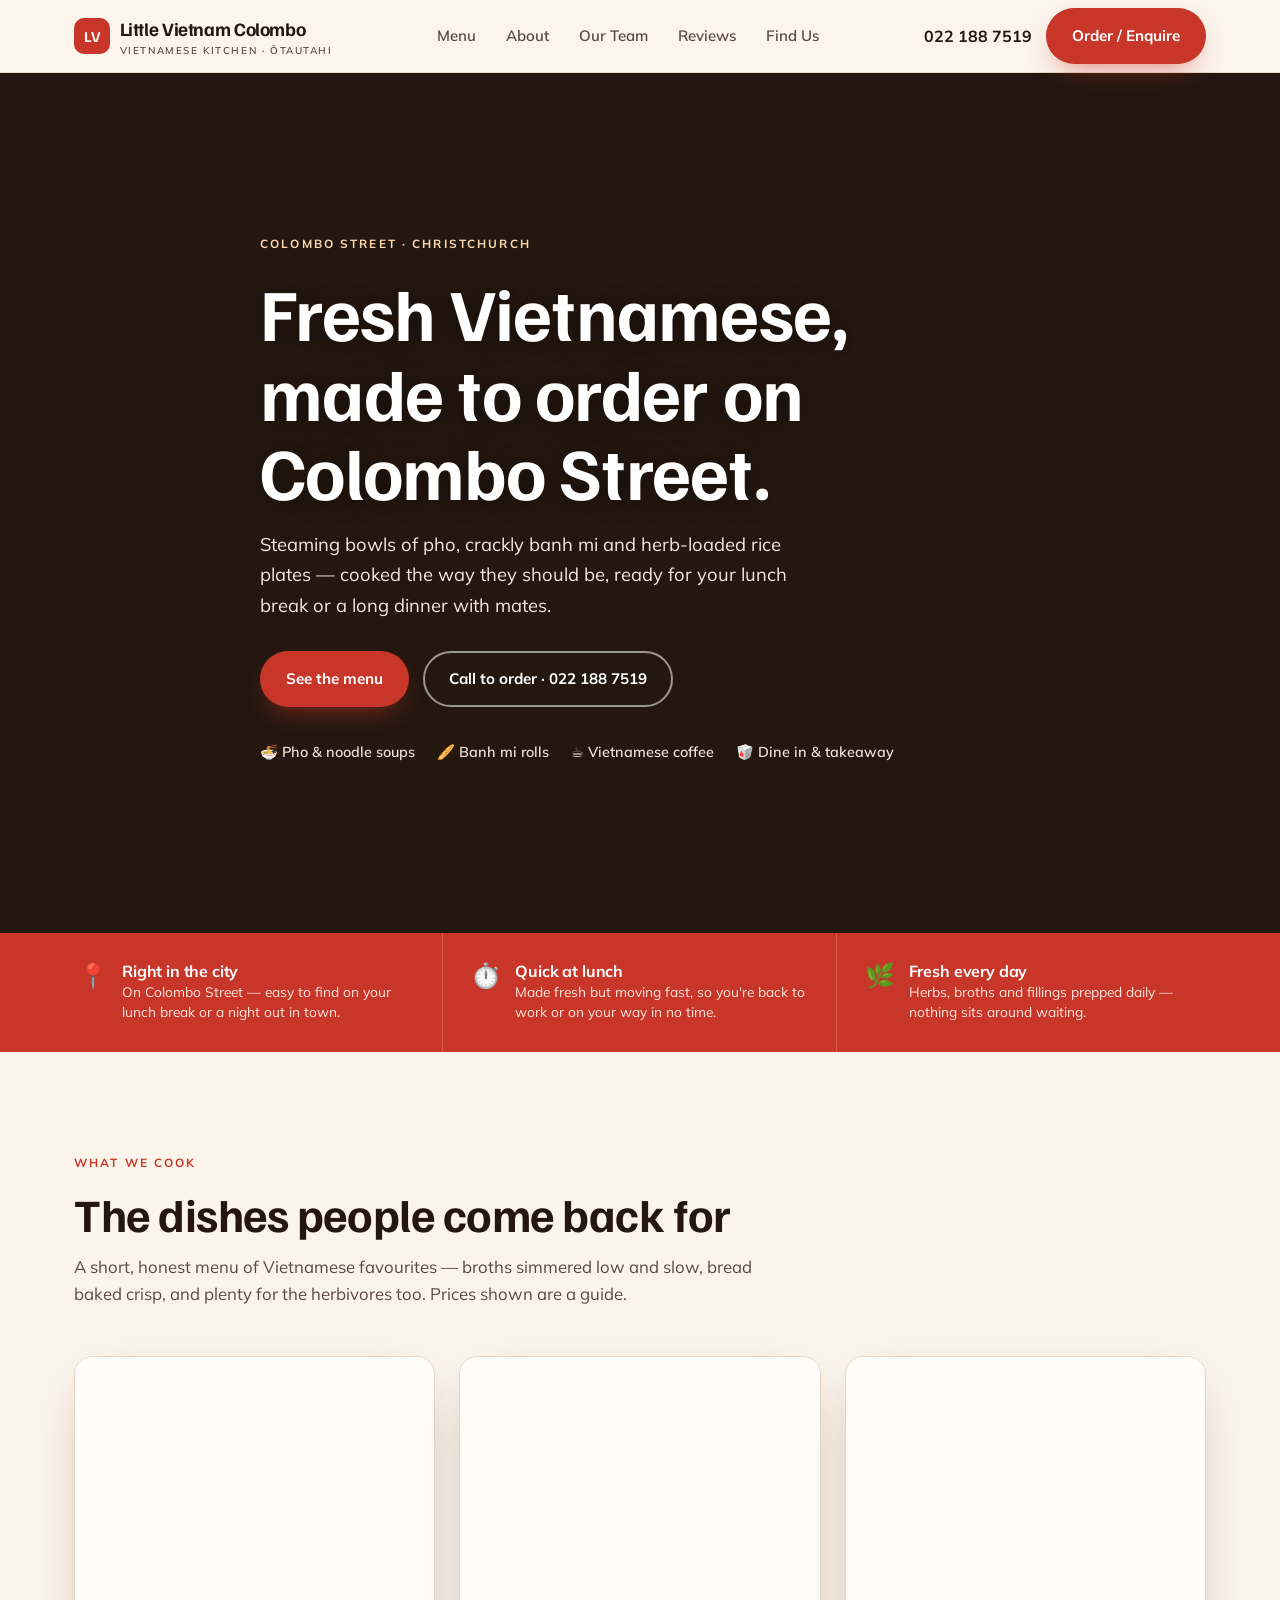
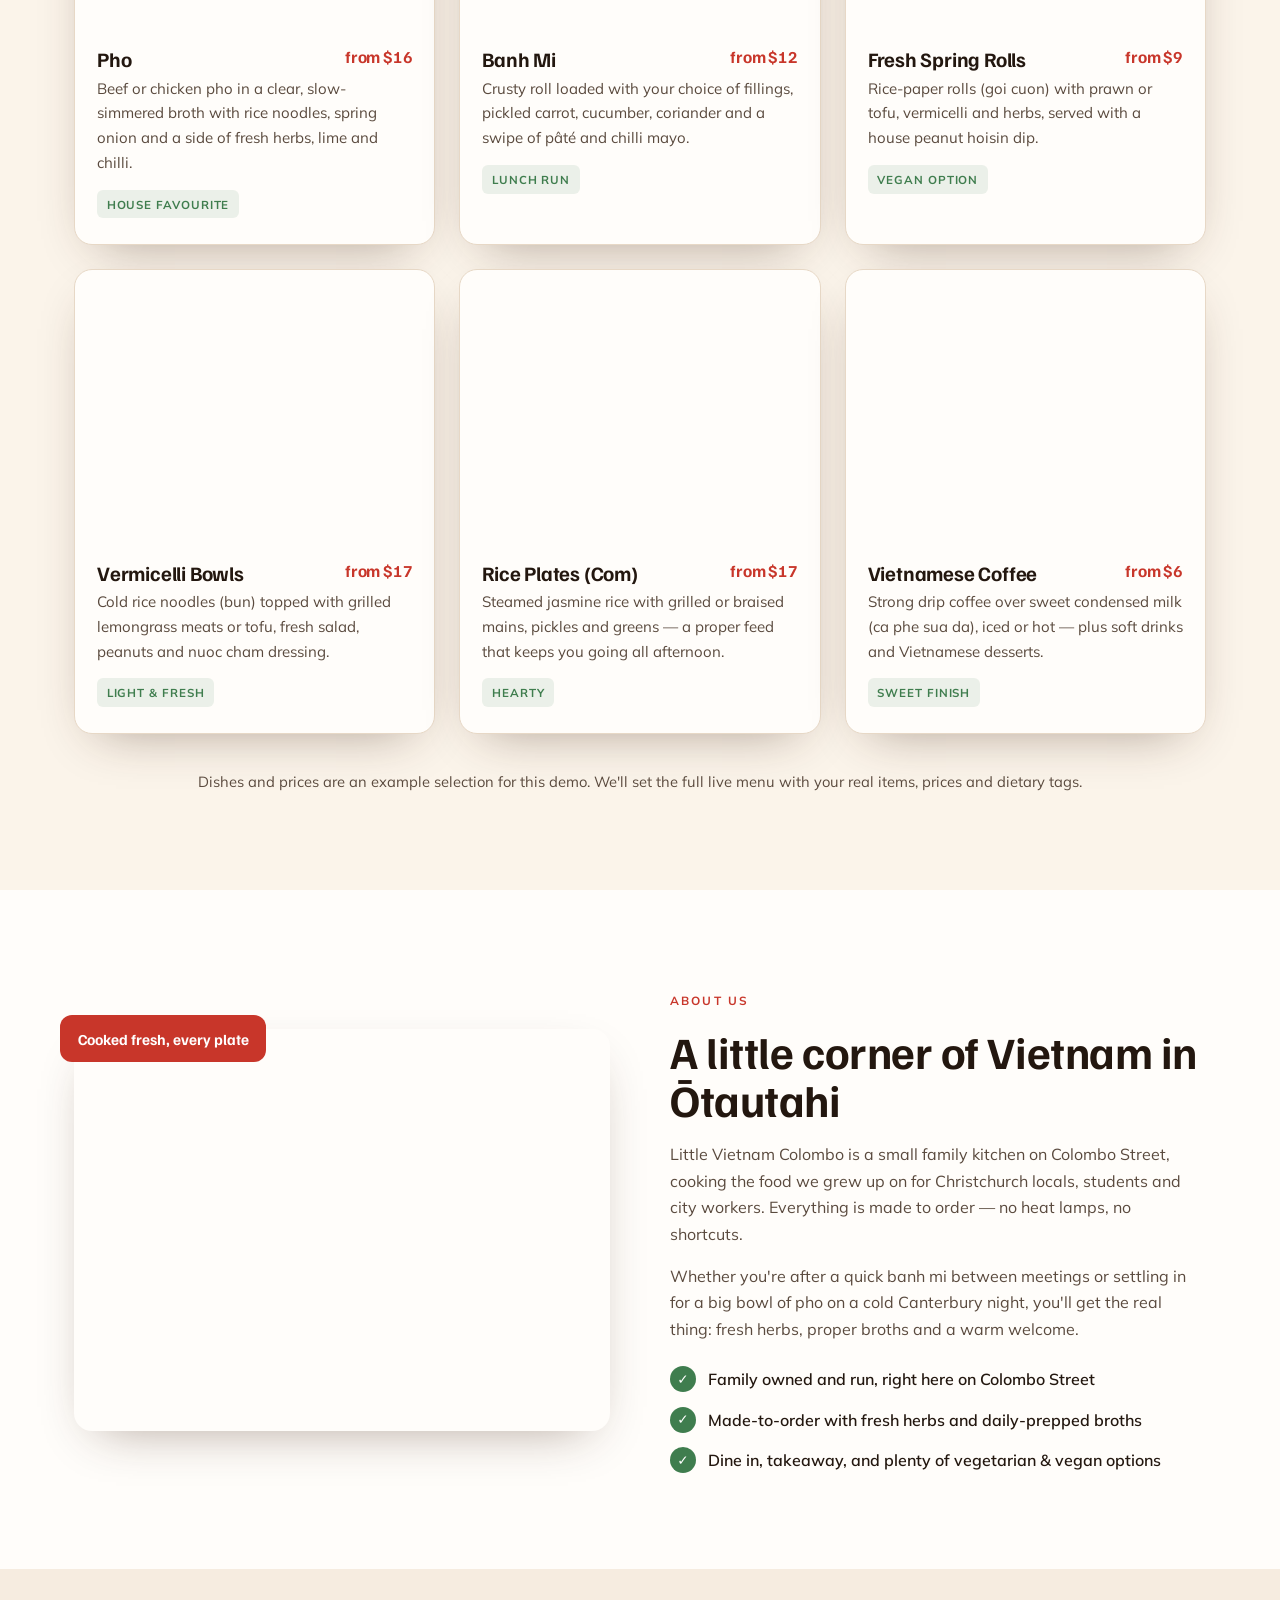
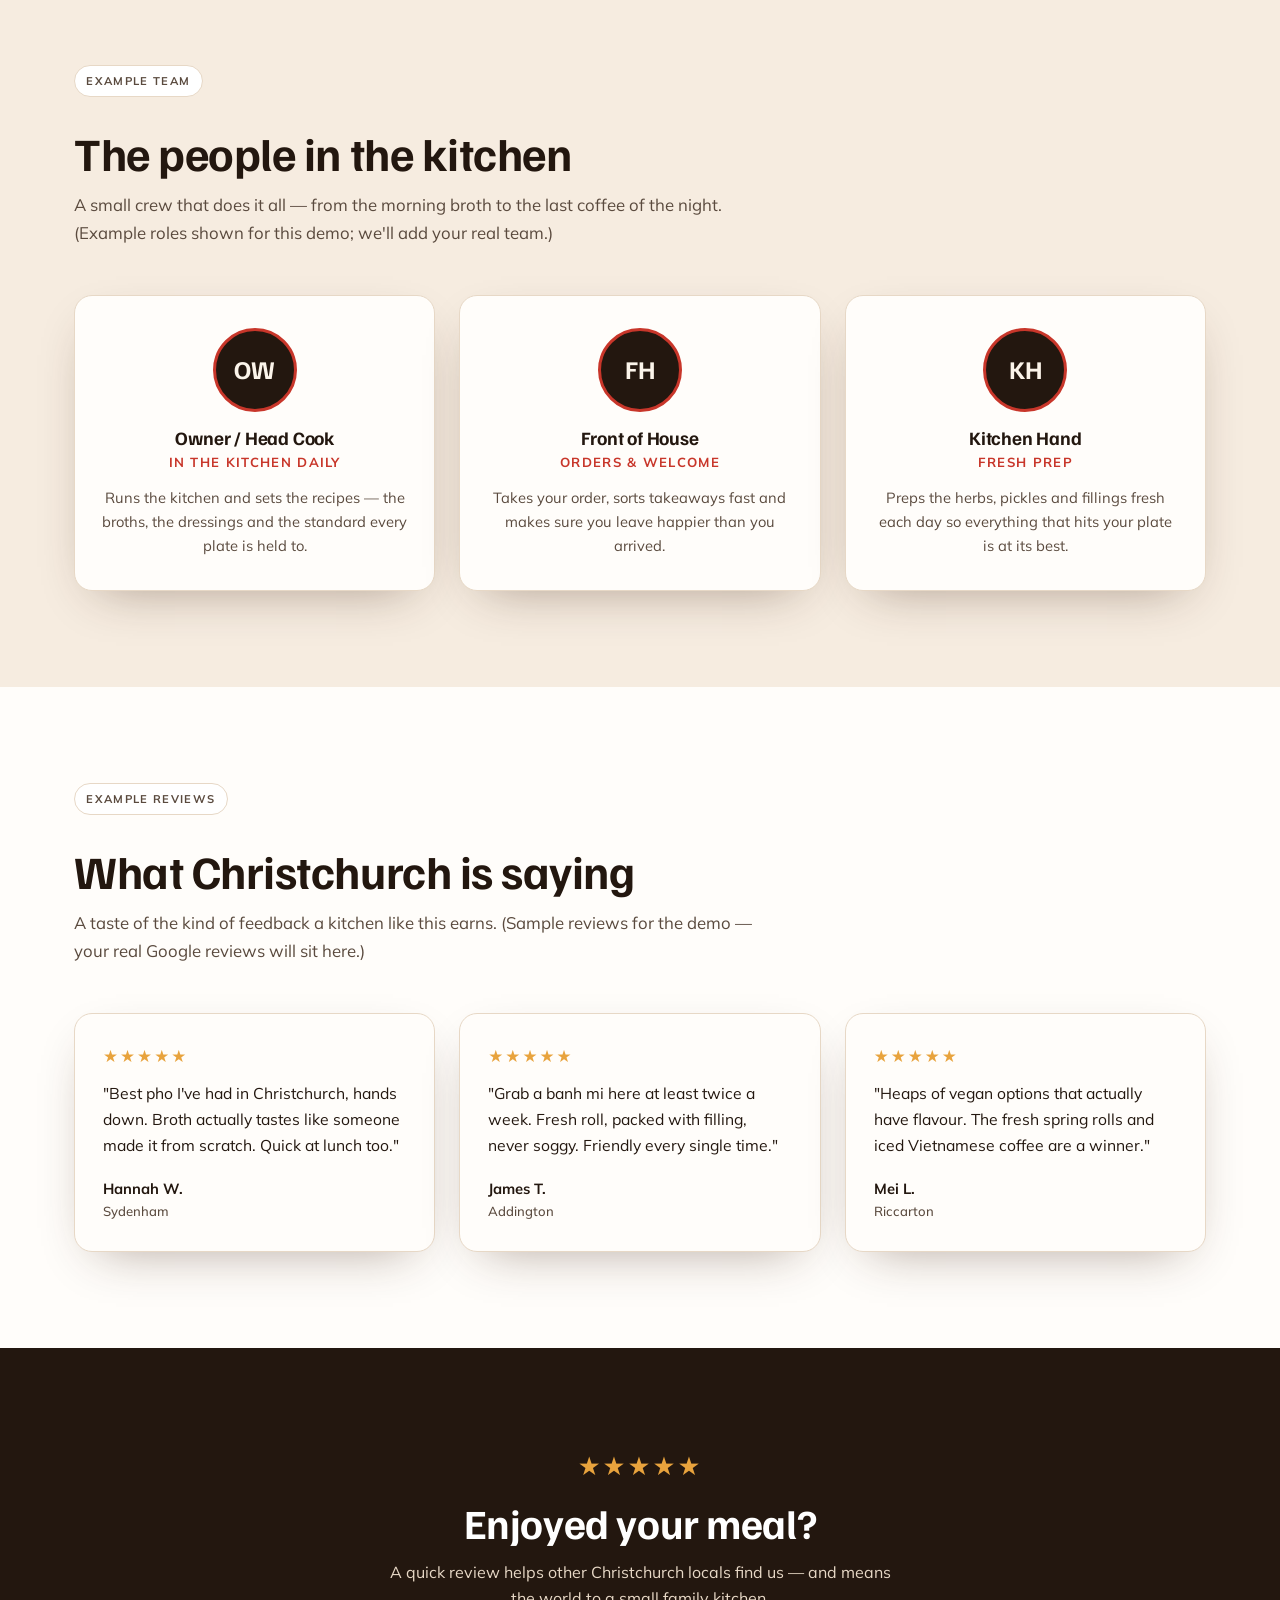
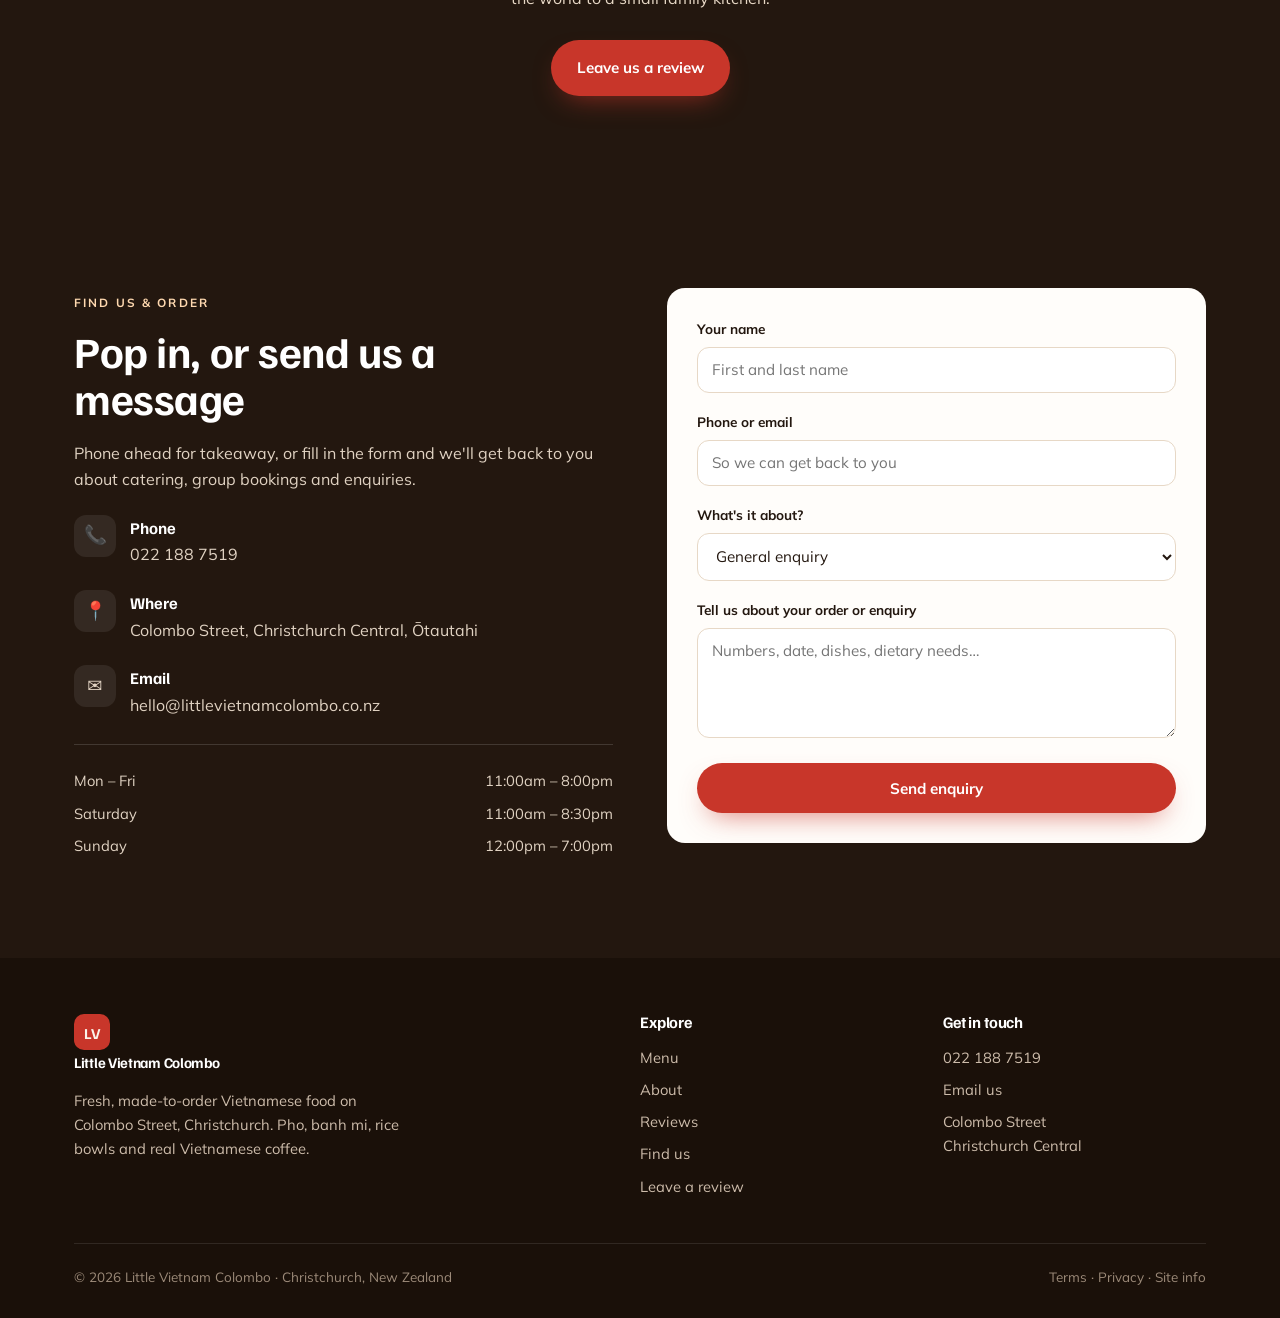
==== commit 4e7543ce: "Initial build: Little Vietnam Colombo" ====
--- a/index.html
+++ b/index.html
@@ -1,333 +1,497 @@
 <!DOCTYPE html>
 <html lang="en-NZ">
 <head>
-<meta charset="UTF-8">
-<meta name="viewport" content="width=device-width, initial-scale=1.0">
+<meta charset="UTF-8" />
+<meta name="viewport" content="width=device-width, initial-scale=1.0" />
 <title>Little Vietnam Colombo | Vietnamese Restaurant, Christchurch</title>
-<meta name="description" content="Authentic Vietnamese cooking on Colombo Street, Christchurch — fragrant phở, fresh-made bánh mì, herb-loaded rice paper rolls. Dine in or grab takeaway. Book a table today.">
-<link rel="icon" href="favicon.svg" type="image/svg+xml">
-<meta property="og:title" content="Little Vietnam Colombo — Vietnamese on Colombo Street">
-<meta property="og:description" content="Fragrant phở, fresh bánh mì and herb-loaded rolls, cooked the way they should be. Colombo Street, Christchurch.">
-<meta property="og:type" content="restaurant">
-<meta property="og:image" content="https://images.unsplash.com/photo-1582878826629-29b7ad1cdc43?auto=format&fit=crop&w=1200&q=70">
-<link rel="preconnect" href="https://fonts.googleapis.com">
-<link rel="preconnect" href="https://fonts.gstatic.com" crossorigin>
-<link href="https://fonts.googleapis.com/css2?family=Prata&family=Inter+Tight:wght@400;500;600;700&display=swap" rel="stylesheet">
-<link rel="preconnect" href="https://images.unsplash.com">
-<link rel="stylesheet" href="styles.css">
+<meta name="description" content="Fresh, made-to-order Vietnamese food on Colombo Street, Christchurch. Pho, banh mi, rice bowls and Vietnamese coffee — dine in or grab it on your lunch break." />
+<link rel="icon" href="data:image/svg+xml,%3Csvg xmlns='http://www.w3.org/2000/svg' viewBox='0 0 64 64'%3E%3Crect width='64' height='64' rx='14' fill='%23c8362a'/%3E%3Ctext x='50%25' y='54%25' font-family='Georgia,serif' font-size='34' font-weight='700' fill='%23fcefe2' text-anchor='middle' dominant-baseline='middle'%3ELV%3C/text%3E%3C/svg%3E" />
+<meta property="og:title" content="Little Vietnam Colombo | Vietnamese Restaurant, Christchurch" />
+<meta property="og:description" content="Fresh, made-to-order Vietnamese food on Colombo Street, Christchurch. Pho, banh mi, rice bowls and real Vietnamese coffee." />
+<meta property="og:type" content="restaurant" />
+<meta property="og:image" content="https://images.unsplash.com/photo-1582878826629-29b7ad1cdc43?w=1200&q=70&auto=format&fit=crop" />
+<link rel="preconnect" href="https://fonts.googleapis.com" />
+<link rel="preconnect" href="https://fonts.gstatic.com" crossorigin />
+<link href="https://fonts.googleapis.com/css2?family=Familjen+Grotesk:wght@500;600;700&family=Mulish:wght@400;500;600;700&display=swap" rel="stylesheet" />
+<style>
+  :root{
+    --ink:#23170f;
+    --ink-soft:#5a4a3e;
+    --bone:#f6ece0;
+    --cream:#fbf4ea;
+    --paper:#fffdfa;
+    --accent:#c8362a;
+    --accent-deep:#9e271d;
+    --herb:#3f7d4e;
+    --line:#e7d8c6;
+    --shadow:0 18px 50px -24px rgba(60,30,15,.45);
+    --radius:18px;
+    --maxw:1180px;
+    --display:'Familjen Grotesk',system-ui,sans-serif;
+    --body:'Mulish',system-ui,sans-serif;
+  }
+  *{box-sizing:border-box;margin:0;padding:0}
+  html{scroll-behavior:smooth}
+  body{font-family:var(--body);color:var(--ink);background:var(--paper);line-height:1.65;-webkit-font-smoothing:antialiased}
+  h1,h2,h3,h4{font-family:var(--display);line-height:1.08;font-weight:700;letter-spacing:-.01em}
+  img{display:block;max-width:100%;height:auto}
+  a{color:inherit;text-decoration:none}
+  .wrap{max-width:var(--maxw);margin:0 auto;padding:0 24px}
+  .eyebrow{font-family:var(--body);font-weight:700;text-transform:uppercase;letter-spacing:.18em;font-size:.74rem;color:var(--accent)}
+  section{padding:96px 0}
+  .btn{display:inline-flex;align-items:center;gap:.5rem;font-family:var(--body);font-weight:700;font-size:.95rem;padding:.85rem 1.5rem;border-radius:999px;border:2px solid transparent;cursor:pointer;transition:transform .15s ease,box-shadow .15s ease,background .15s ease}
+  .btn:hover{transform:translateY(-2px)}
+  .btn-primary{background:var(--accent);color:#fff;box-shadow:0 12px 28px -12px rgba(200,54,42,.7)}
+  .btn-primary:hover{background:var(--accent-deep)}
+  .btn-ghost{background:transparent;color:#fff;border-color:rgba(255,255,255,.55)}
+  .btn-ghost:hover{background:rgba(255,255,255,.12)}
+  .btn-outline{border-color:var(--line);background:#fff;color:var(--ink)}
+
+  header.nav{position:sticky;top:0;z-index:50;background:rgba(251,244,234,.86);backdrop-filter:blur(12px);border-bottom:1px solid var(--line)}
+  .nav-inner{display:flex;align-items:center;justify-content:space-between;height:72px}
+  .brand{display:flex;align-items:center;gap:.6rem;font-family:var(--display);font-weight:700;font-size:1.18rem;letter-spacing:-.02em}
+  .brand .mark{width:36px;height:36px;border-radius:10px;background:var(--accent);color:var(--cream);display:grid;place-items:center;font-weight:700;font-size:.95rem}
+  .brand small{display:block;font-family:var(--body);font-weight:600;font-size:.62rem;letter-spacing:.16em;text-transform:uppercase;color:var(--ink-soft);margin-top:-2px}
+  .nav-links{display:flex;align-items:center;gap:30px}
+  .nav-links a{font-weight:600;font-size:.94rem;color:var(--ink-soft)}
+  .nav-links a:hover{color:var(--accent)}
+  .nav-cta{display:flex;align-items:center;gap:14px}
+  .nav-phone{font-weight:700;color:var(--ink)}
+  .burger{display:none;background:none;border:0;cursor:pointer;font-size:1.5rem;color:var(--ink)}
+
+  .hero{position:relative;min-height:92vh;display:flex;align-items:flex-end;background:var(--ink);color:#fff;overflow:hidden}
+  .hero-slides{position:absolute;inset:0}
+  .hero-slide{position:absolute;inset:0;background-size:cover;background-position:center;opacity:0;transition:opacity 1.6s ease;filter:saturate(1.05) contrast(1.02)}
+  .hero-slide.active{opacity:1}
+  .hero::after{content:"";position:absolute;inset:0;background:linear-gradient(180deg,rgba(35,23,15,.35) 0%,rgba(35,23,15,.55) 55%,rgba(35,23,15,.82) 100%)}
+  .hero-inner{position:relative;z-index:2;padding:60px 0 72px;max-width:760px}
+  .hero h1{font-size:clamp(2.5rem,6vw,4.6rem);margin:18px 0 18px;text-shadow:0 2px 24px rgba(0,0,0,.35)}
+  .hero p.lead{font-size:1.15rem;max-width:560px;color:#f3e9dd}
+  .hero .eyebrow{color:#ffd9b0}
+  .hero-cta{display:flex;flex-wrap:wrap;gap:14px;margin-top:30px}
+  .hero-meta{display:flex;flex-wrap:wrap;gap:22px;margin-top:34px;font-size:.9rem;color:#efe2d3;font-weight:600}
+  .hero-meta span{display:flex;align-items:center;gap:.45rem}
+
+  .trust{background:var(--accent);color:#fff;padding:0}
+  .trust-grid{display:grid;grid-template-columns:repeat(3,1fr)}
+  .trust-item{padding:30px 28px;display:flex;gap:14px;align-items:flex-start;border-right:1px solid rgba(255,255,255,.18)}
+  .trust-item:last-child{border-right:0}
+  .trust-item .ic{font-size:1.5rem;line-height:1}
+  .trust-item h4{font-size:1rem;margin-bottom:2px;font-family:var(--body);font-weight:700}
+  .trust-item p{font-size:.86rem;color:#ffe7dc;line-height:1.45}
+
+  .sec-head{max-width:680px;margin-bottom:48px}
+  .sec-head h2{font-size:clamp(2rem,4vw,2.9rem);margin:14px 0 14px}
+  .sec-head p{color:var(--ink-soft);font-size:1.05rem}
+  .bg-bone{background:var(--bone)}
+  .bg-cream{background:var(--cream)}
+
+  .menu-grid{display:grid;grid-template-columns:repeat(3,1fr);gap:24px}
+  .dish{background:var(--paper);border:1px solid var(--line);border-radius:var(--radius);overflow:hidden;box-shadow:var(--shadow);transition:transform .2s ease}
+  .dish:hover{transform:translateY(-5px)}
+  .dish .ph{aspect-ratio:4/3;background-size:cover;background-position:center;filter:saturate(1.05) contrast(1.02)}
+  .dish .body{padding:22px 22px 26px}
+  .dish h3{font-size:1.28rem;margin-bottom:6px}
+  .dish .price{color:var(--accent);font-weight:700;font-family:var(--display);font-size:1.05rem;float:right}
+  .dish p{color:var(--ink-soft);font-size:.94rem;margin-top:6px}
+  .dish .tag{display:inline-block;margin-top:14px;font-size:.72rem;font-weight:700;letter-spacing:.08em;text-transform:uppercase;color:var(--herb);background:rgba(63,125,78,.1);padding:.3rem .6rem;border-radius:6px}
+  .menu-note{text-align:center;margin-top:36px;color:var(--ink-soft);font-size:.92rem}
+
+  .about{display:grid;grid-template-columns:1fr 1fr;gap:60px;align-items:center}
+  .about-img{position:relative}
+  .about-img .pic{aspect-ratio:4/3;background-size:cover;background-position:center;border-radius:var(--radius);box-shadow:var(--shadow);filter:saturate(1.05) contrast(1.02)}
+  .about-img .corner{position:absolute;top:-14px;left:-14px;background:var(--accent);color:#fff;padding:.7rem 1.1rem;border-radius:12px;font-family:var(--display);font-weight:700;font-size:.95rem;box-shadow:var(--shadow);z-index:2}
+  .about h2{font-size:clamp(2rem,4vw,2.8rem);margin:14px 0 18px}
+  .about p{color:var(--ink-soft);margin-bottom:16px}
+  .checklist{list-style:none;margin-top:24px;display:grid;gap:14px}
+  .checklist li{display:flex;gap:12px;align-items:flex-start;font-weight:600;color:var(--ink)}
+  .checklist li::before{content:"✓";flex:none;width:26px;height:26px;border-radius:50%;background:var(--herb);color:#fff;display:grid;place-items:center;font-size:.85rem;font-weight:700}
+
+  .crew-grid{display:grid;grid-template-columns:repeat(3,1fr);gap:24px}
+  .crew-card{background:var(--paper);border:1px solid var(--line);border-radius:var(--radius);padding:32px 26px;text-align:center;box-shadow:var(--shadow)}
+  .avatar{width:84px;height:84px;border-radius:50%;background:var(--ink);color:var(--cream);display:grid;place-items:center;margin:0 auto 16px;font-family:var(--display);font-weight:700;font-size:1.6rem;border:3px solid var(--accent)}
+  .crew-card h3{font-size:1.18rem}
+  .crew-card .role-sub{color:var(--accent);font-weight:700;font-size:.82rem;text-transform:uppercase;letter-spacing:.1em;margin:4px 0 12px}
+  .crew-card p{color:var(--ink-soft);font-size:.92rem}
+  .badge{display:inline-block;font-size:.7rem;font-weight:700;letter-spacing:.12em;text-transform:uppercase;color:var(--ink-soft);background:#fff;border:1px solid var(--line);padding:.35rem .7rem;border-radius:999px;margin-bottom:16px}
+
+  .rev-grid{display:grid;grid-template-columns:repeat(3,1fr);gap:24px}
+  .rev-card{background:var(--paper);border:1px solid var(--line);border-radius:var(--radius);padding:28px;box-shadow:var(--shadow)}
+  .stars{color:#e8a33d;font-size:1.05rem;letter-spacing:2px;margin-bottom:12px}
+  .rev-card p{font-size:.98rem;color:var(--ink);margin-bottom:18px}
+  .rev-who{font-weight:700;font-size:.92rem}
+  .rev-who span{display:block;font-weight:500;color:var(--ink-soft);font-size:.82rem}
+
+  .funnel{background:var(--ink);color:#fff;text-align:center}
+  .funnel .stars{justify-content:center;font-size:1.6rem;margin-bottom:14px}
+  .funnel h2{font-size:clamp(1.8rem,3.6vw,2.6rem);margin-bottom:14px}
+  .funnel p{color:#e7d8c6;max-width:520px;margin:0 auto 28px}
+
+  .contact{background:var(--ink);color:#fff}
+  .contact-grid{display:grid;grid-template-columns:1fr 1fr;gap:54px}
+  .contact h2{font-size:clamp(2rem,4vw,2.7rem);margin:14px 0 18px}
+  .contact .eyebrow{color:#ffd9b0}
+  .contact-info p{color:#e0d2c2;margin-bottom:14px}
+  .info-row{display:flex;gap:14px;align-items:flex-start;margin:22px 0}
+  .info-row .ic{width:42px;height:42px;flex:none;border-radius:12px;background:rgba(255,255,255,.08);display:grid;place-items:center;font-size:1.15rem}
+  .info-row b{display:block;font-family:var(--display);font-size:1.02rem}
+  .info-row a,.info-row span{color:#e0d2c2}
+  .hours{margin-top:26px;border-top:1px solid rgba(255,255,255,.14);padding-top:20px}
+  .hours div{display:flex;justify-content:space-between;font-size:.92rem;color:#e0d2c2;padding:4px 0}
+  form{background:var(--paper);border-radius:var(--radius);padding:30px;color:var(--ink)}
+  form label{display:block;font-weight:700;font-size:.85rem;margin-bottom:6px}
+  form .field{margin-bottom:18px}
+  form input,form select,form textarea{width:100%;padding:.8rem .9rem;border:1px solid var(--line);border-radius:12px;font-family:var(--body);font-size:.95rem;background:#fff;color:var(--ink)}
+  form input:focus,form select:focus,form textarea:focus{outline:2px solid var(--accent);border-color:transparent}
+  form textarea{min-height:110px;resize:vertical}
+  form .btn-primary{width:100%;justify-content:center}
+
+  footer.site{background:#1a1009;color:#cdbcab;padding:56px 0 30px}
+  .foot-grid{display:grid;grid-template-columns:2fr 1fr 1fr;gap:40px;margin-bottom:36px}
+  .foot-grid h4{color:#fff;font-family:var(--display);font-size:1rem;margin-bottom:14px}
+  .foot-grid a{display:block;color:#cdbcab;font-size:.92rem;margin-bottom:8px}
+  .foot-grid a:hover{color:var(--accent)}
+  .foot-bottom{border-top:1px solid rgba(255,255,255,.1);padding-top:22px;display:flex;justify-content:space-between;flex-wrap:wrap;gap:10px;font-size:.84rem;color:#9c8a79}
+  .foot-bottom a{color:#9c8a79}
+
+  @media(max-width:880px){
+    .menu-grid,.crew-grid,.rev-grid,.trust-grid{grid-template-columns:1fr}
+    .about,.contact-grid,.foot-grid{grid-template-columns:1fr}
+    .nav-links{display:none}
+    .burger{display:block}
+    .nav-links.open{display:flex;position:absolute;top:72px;left:0;right:0;background:var(--cream);flex-direction:column;padding:18px 24px;gap:16px;border-bottom:1px solid var(--line)}
+    .trust-item{border-right:0;border-bottom:1px solid rgba(255,255,255,.18)}
+    section{padding:72px 0}
+    .hero{min-height:88vh}
+  }
+  @media(prefers-reduced-motion:reduce){
+    .hero-slide{transition:none}
+    .btn:hover{transform:none}
+  }
+</style>
 </head>
 <body>
 
-<!-- Intro overlay -->
-<div id="intro">
-  <div class="intro-mark">Little <span>Vietnam</span> Colombo</div>
-  <div class="intro-line"></div>
-  <div class="intro-sub">Colombo Street · Christchurch</div>
-</div>
-
-<!-- Nav -->
 <header class="nav">
   <div class="wrap nav-inner">
-    <a class="brand" href="index.html">
-      <span class="brand-badge">L</span>
-      <span class="brand-name">Little Vietnam<small>Colombo · Christchurch</small></span>
+    <a class="brand" href="#top">
+      <span class="mark">LV</span>
+      <span>Little Vietnam Colombo<small>Vietnamese Kitchen · Ōtautahi</small></span>
     </a>
-    <nav class="nav-links">
+    <nav class="nav-links" id="navlinks">
       <a href="#menu">Menu</a>
-      <a href="#about">Our Story</a>
-      <a href="#crew">Kitchen</a>
+      <a href="#about">About</a>
+      <a href="#crew">Our Team</a>
       <a href="#reviews">Reviews</a>
-      <a href="#contact">Visit</a>
+      <a href="#contact">Find Us</a>
     </nav>
     <div class="nav-cta">
-      <a class="nav-phone" href="tel:+64221887519">
-        <svg width="17" height="17" viewBox="0 0 24 24" fill="none" stroke-width="2" stroke-linecap="round"><path d="M22 16.92v3a2 2 0 0 1-2.18 2 19.79 19.79 0 0 1-8.63-3.07 19.5 19.5 0 0 1-6-6 19.79 19.79 0 0 1-3.07-8.67A2 2 0 0 1 4.11 2h3a2 2 0 0 1 2 1.72c.13.96.36 1.9.7 2.81a2 2 0 0 1-.45 2.11L8.09 9.91a16 16 0 0 0 6 6l1.27-1.27a2 2 0 0 1 2.11-.45c.91.34 1.85.57 2.81.7A2 2 0 0 1 22 16.92z"/></svg>
-        <span>022 188 7519</span>
-      </a>
-      <a class="btn btn-gold" href="#contact">Book a table</a>
-      <button class="burger" aria-label="Menu"><span></span><span></span><span></span></button>
+      <a class="nav-phone" href="tel:+64221887519">022 188 7519</a>
+      <a class="btn btn-primary" href="#contact">Order / Enquire</a>
+      <button class="burger" id="burger" aria-label="Menu">☰</button>
     </div>
   </div>
 </header>
 
-<!-- Hero -->
-<section class="hero">
-  <div class="hero-slides">
-    <div class="hero-slide active"><img src="https://images.unsplash.com/photo-1582878826629-29b7ad1cdc43?auto=format&fit=crop&w=1900&q=72" alt="Steaming bowl of Vietnamese phở with herbs" fetchpriority="high" width="1900" height="1100"></div>
-    <div class="hero-slide"><img src="https://images.unsplash.com/photo-1414235077428-338989a2e8c0?auto=format&fit=crop&w=1900&q=72" alt="Warm restaurant dining room in the evening" loading="lazy" width="1900" height="1100"></div>
-    <div class="hero-slide"><img src="https://images.unsplash.com/photo-1517248135467-4c7edcad34c4?auto=format&fit=crop&w=1900&q=72" alt="Plates of food shared across a table" loading="lazy" width="1900" height="1100"></div>
-  </div>
-  <div class="hero-overlay"></div>
-  <div class="hero-content">
-    <div class="wrap">
-      <span class="eyebrow hero-eyebrow light">Vietnamese Kitchen · Colombo Street</span>
-      <h1>
-        <span class="hero-line">Real Vietnamese cooking,</span>
-        <span class="hero-line">right here on <em>Colombo Street</em>.</span>
-      </h1>
-      <p class="lede">Fragrant phở simmered all day, bánh mì built to order, and herb-loaded rolls — the food we grew up on, served the way it should be. Dine in or take it away.</p>
-      <div class="hero-actions">
-        <a class="btn btn-gold" href="#contact">Book a table</a>
-        <a class="btn btn-ghost" href="#menu">See the menu</a>
-      </div>
-      <div class="hero-meta">
-        <div><div class="k">Phở</div><div class="v">Simmered fresh daily</div></div>
-        <div><div class="k">Dine in</div><div class="v">or takeaway</div></div>
-        <div><div class="k">Colombo St</div><div class="v">Central Christchurch</div></div>
-      </div>
-    </div>
-  </div>
-  <div class="scroll-cue">Scroll</div>
-</section>
-
-<!-- Trust strip -->
-<section class="trust">
+<section class="hero" id="top">
+  <div class="hero-slides" id="slides">
+    <div class="hero-slide active" style="background-image:url('https://images.unsplash.com/photo-1582878826629-29b7ad1cdc43?w=1900&q=70&auto=format&fit=crop')"></div>
+    <div class="hero-slide" data-src="https://images.unsplash.com/photo-1559314809-0d155014e29e?w=1900&q=70&auto=format&fit=crop"></div>
+    <div class="hero-slide" data-src="https://images.unsplash.com/photo-1604908176997-125f25cc6f3d?w=1900&q=70&auto=format&fit=crop"></div>
+    <div class="hero-slide" data-src="https://images.unsplash.com/photo-1569718212165-3a8278d5f624?w=1900&q=70&auto=format&fit=crop"></div>
+  </div>
+  <div class="wrap hero-inner">
+    <span class="eyebrow">Colombo Street · Christchurch</span>
+    <h1>Fresh Vietnamese, made to order on Colombo Street.</h1>
+    <p class="lead">Steaming bowls of pho, crackly banh mi and herb-loaded rice plates — cooked the way they should be, ready for your lunch break or a long dinner with mates.</p>
+    <div class="hero-cta">
+      <a class="btn btn-primary" href="#menu">See the menu</a>
+      <a class="btn btn-ghost" href="tel:+64221887519">Call to order · 022 188 7519</a>
+    </div>
+    <div class="hero-meta">
+      <span>🍜 Pho &amp; noodle soups</span>
+      <span>🥖 Banh mi rolls</span>
+      <span>☕ Vietnamese coffee</span>
+      <span>🥡 Dine in &amp; takeaway</span>
+    </div>
+  </div>
+</section>
+
+<section class="trust" style="padding:0">
+  <div class="wrap" style="padding:0">
+    <div class="trust-grid">
+      <div class="trust-item">
+        <span class="ic">📍</span>
+        <div><h4>Right in the city</h4><p>On Colombo Street — easy to find on your lunch break or a night out in town.</p></div>
+      </div>
+      <div class="trust-item">
+        <span class="ic">⏱️</span>
+        <div><h4>Quick at lunch</h4><p>Made fresh but moving fast, so you're back to work or on your way in no time.</p></div>
+      </div>
+      <div class="trust-item">
+        <span class="ic">🌿</span>
+        <div><h4>Fresh every day</h4><p>Herbs, broths and fillings prepped daily — nothing sits around waiting.</p></div>
+      </div>
+    </div>
+  </div>
+</section>
+
+<section id="menu" class="bg-cream">
   <div class="wrap">
-    <div class="trust-item reveal">
-      <span class="trust-ico"><svg width="22" height="22" viewBox="0 0 24 24" fill="none" stroke-width="1.8" stroke-linecap="round" stroke-linejoin="round"><path d="M21 10c0 7-9 13-9 13s-9-6-9-13a9 9 0 0 1 18 0z"/><circle cx="12" cy="10" r="3"/></svg></span>
-      <div><h3>On Colombo Street</h3><p>Easy to find in central Christchurch — walk in, or call ahead for takeaway.</p></div>
-    </div>
-    <div class="trust-item reveal" data-d="1">
-      <span class="trust-ico"><svg width="22" height="22" viewBox="0 0 24 24" fill="none" stroke-width="1.8" stroke-linecap="round" stroke-linejoin="round"><path d="M3 11l3-7h12l3 7"/><path d="M3 11h18v3a4 4 0 0 1-4 4H7a4 4 0 0 1-4-4z"/><path d="M8 18v2M16 18v2"/></svg></span>
-      <div><h3>Made fresh, made to order</h3><p>Broths simmered in-house, herbs and rolls prepped through the day — nothing sitting around.</p></div>
-    </div>
-    <div class="trust-item reveal" data-d="2">
-      <span class="trust-ico"><svg width="22" height="22" viewBox="0 0 24 24" fill="none" stroke-width="1.8" stroke-linecap="round" stroke-linejoin="round"><path d="M12 2l2.4 6.9H21l-5.3 4.1 2 6.9L12 16.8 6.3 19.9l2-6.9L3 8.9h6.6z"/></svg></span>
-      <div><h3>The real thing</h3><p>Family recipes and proper Vietnamese flavours — generous bowls without the tourist price tag.</p></div>
-    </div>
-  </div>
-</section>
-
-<!-- Menu / signature dishes -->
-<section class="band paper" id="menu">
+    <div class="sec-head">
+      <span class="eyebrow">What we cook</span>
+      <h2>The dishes people come back for</h2>
+      <p>A short, honest menu of Vietnamese favourites — broths simmered low and slow, bread baked crisp, and plenty for the herbivores too. Prices shown are a guide.</p>
+    </div>
+    <div class="menu-grid">
+      <article class="dish">
+        <div class="ph" style="background-image:url('https://images.unsplash.com/photo-1582878826629-29b7ad1cdc43?w=800&q=65&auto=format&fit=crop')"></div>
+        <div class="body">
+          <h3>Pho <span class="price">from $16</span></h3>
+          <p>Beef or chicken pho in a clear, slow-simmered broth with rice noodles, spring onion and a side of fresh herbs, lime and chilli.</p>
+          <span class="tag">House favourite</span>
+        </div>
+      </article>
+      <article class="dish">
+        <div class="ph" style="background-image:url('https://images.unsplash.com/photo-1604908176997-125f25cc6f3d?w=800&q=65&auto=format&fit=crop')"></div>
+        <div class="body">
+          <h3>Banh Mi <span class="price">from $12</span></h3>
+          <p>Crusty roll loaded with your choice of fillings, pickled carrot, cucumber, coriander and a swipe of pâté and chilli mayo.</p>
+          <span class="tag">Lunch run</span>
+        </div>
+      </article>
+      <article class="dish">
+        <div class="ph" style="background-image:url('https://images.unsplash.com/photo-1559314809-0d155014e29e?w=800&q=65&auto=format&fit=crop')"></div>
+        <div class="body">
+          <h3>Fresh Spring Rolls <span class="price">from $9</span></h3>
+          <p>Rice-paper rolls (goi cuon) with prawn or tofu, vermicelli and herbs, served with a house peanut hoisin dip.</p>
+          <span class="tag">Vegan option</span>
+        </div>
+      </article>
+      <article class="dish">
+        <div class="ph" style="background-image:url('https://images.unsplash.com/photo-1583224944844-5b268c057b72?w=800&q=65&auto=format&fit=crop')"></div>
+        <div class="body">
+          <h3>Vermicelli Bowls <span class="price">from $17</span></h3>
+          <p>Cold rice noodles (bun) topped with grilled lemongrass meats or tofu, fresh salad, peanuts and nuoc cham dressing.</p>
+          <span class="tag">Light &amp; fresh</span>
+        </div>
+      </article>
+      <article class="dish">
+        <div class="ph" style="background-image:url('https://images.unsplash.com/photo-1546069901-ba9599a7e63c?w=800&q=65&auto=format&fit=crop')"></div>
+        <div class="body">
+          <h3>Rice Plates (Com) <span class="price">from $17</span></h3>
+          <p>Steamed jasmine rice with grilled or braised mains, pickles and greens — a proper feed that keeps you going all afternoon.</p>
+          <span class="tag">Hearty</span>
+        </div>
+      </article>
+      <article class="dish">
+        <div class="ph" style="background-image:url('https://images.unsplash.com/photo-1585032226651-759b368d7246?w=800&q=65&auto=format&fit=crop')"></div>
+        <div class="body">
+          <h3>Vietnamese Coffee <span class="price">from $6</span></h3>
+          <p>Strong drip coffee over sweet condensed milk (ca phe sua da), iced or hot — plus soft drinks and Vietnamese desserts.</p>
+          <span class="tag">Sweet finish</span>
+        </div>
+      </article>
+    </div>
+    <p class="menu-note">Dishes and prices are an example selection for this demo. We'll set the full live menu with your real items, prices and dietary tags.</p>
+  </div>
+</section>
+
+<section id="about">
+  <div class="wrap about">
+    <div class="about-img">
+      <div class="corner">Cooked fresh, every plate</div>
+      <div class="pic" style="background-image:url('https://images.unsplash.com/photo-1512058564366-18510be2db19?w=1000&q=70&auto=format&fit=crop')"></div>
+    </div>
+    <div>
+      <span class="eyebrow">About us</span>
+      <h2>A little corner of Vietnam in Ōtautahi</h2>
+      <p>Little Vietnam Colombo is a small family kitchen on Colombo Street, cooking the food we grew up on for Christchurch locals, students and city workers. Everything is made to order — no heat lamps, no shortcuts.</p>
+      <p>Whether you're after a quick banh mi between meetings or settling in for a big bowl of pho on a cold Canterbury night, you'll get the real thing: fresh herbs, proper broths and a warm welcome.</p>
+      <ul class="checklist">
+        <li>Family owned and run, right here on Colombo Street</li>
+        <li>Made-to-order with fresh herbs and daily-prepped broths</li>
+        <li>Dine in, takeaway, and plenty of vegetarian &amp; vegan options</li>
+      </ul>
+    </div>
+  </div>
+</section>
+
+<section id="crew" class="bg-bone">
   <div class="wrap">
-    <div class="sec-head center reveal">
-      <span class="eyebrow center">From the kitchen</span>
-      <h2>Dishes worth crossing town for</h2>
-      <p>A taste of what's on the board. Everything's cooked fresh — ask the team about the day's specials and vegetarian options.</p>
-    </div>
-    <div class="menu-grid">
-      <article class="dish reveal">
-        <div class="dish-img"><span class="dish-tag">Signature</span><img src="https://images.unsplash.com/photo-1569718212165-3a8278d5f624?auto=format&fit=crop&w=900&q=72" alt="Bowl of beef phở with rice noodles and herbs" loading="lazy" width="900" height="675"></div>
-        <div class="dish-body"><div class="row"><h3>Phở Bò</h3><span class="dish-price">$18</span></div><p>Slow-simmered beef broth, rice noodles, brisket and a plate of fresh herbs, lime and chilli on the side.</p></div>
-      </article>
-      <article class="dish reveal" data-d="1">
-        <div class="dish-img"><span class="dish-tag">Lunch favourite</span><img src="https://images.unsplash.com/photo-1604908176997-125f25cc6f3d?auto=format&fit=crop&w=900&q=72" alt="Vietnamese bánh mì baguette filled with meat and pickles" loading="lazy" width="900" height="675"></div>
-        <div class="dish-body"><div class="row"><h3>Bánh Mì</h3><span class="dish-price">$13</span></div><p>Crisp baguette, pâté and house mayo, pickled carrot, cucumber, coriander and your choice of filling.</p></div>
-      </article>
-      <article class="dish reveal" data-d="2">
-        <div class="dish-img"><span class="dish-tag">Fresh</span><img src="https://images.unsplash.com/photo-1559314809-0d155014e29e?auto=format&fit=crop&w=900&q=72" alt="Fresh rice paper rolls with prawn and herbs" loading="lazy" width="900" height="675"></div>
-        <div class="dish-body"><div class="row"><h3>Gỏi Cuốn</h3><span class="dish-price">$11</span></div><p>Cold rice-paper rolls packed with prawn, vermicelli, mint and lettuce, with a nutty hoisin dip.</p></div>
-      </article>
-      <article class="dish reveal">
-        <div class="dish-img"><span class="dish-tag">Hearty</span><img src="https://images.unsplash.com/photo-1600891964599-f61ba0e24092?auto=format&fit=crop&w=900&q=72" alt="Vermicelli noodle bowl with grilled meat and salad" loading="lazy" width="900" height="675"></div>
-        <div class="dish-body"><div class="row"><h3>Bún Thịt Nướng</h3><span class="dish-price">$19</span></div><p>Vermicelli bowl with chargrilled lemongrass pork, fresh salad, peanuts and a splash of nước chấm.</p></div>
-      </article>
-      <article class="dish reveal" data-d="1">
-        <div class="dish-img"><span class="dish-tag">Comfort</span><img src="https://images.unsplash.com/photo-1555126634-323283e090fa?auto=format&fit=crop&w=900&q=72" alt="Plate of rice with grilled meat and egg" loading="lazy" width="900" height="675"></div>
-        <div class="dish-body"><div class="row"><h3>Cơm Tấm</h3><span class="dish-price">$18</span></div><p>Broken rice with grilled pork chop, a fried egg, pickles and dressing — a proper plate of comfort.</p></div>
-      </article>
-      <article class="dish reveal" data-d="2">
-        <div class="dish-img"><span class="dish-tag">To share</span><img src="https://images.unsplash.com/photo-1606491956689-2ea866880c84?auto=format&fit=crop&w=900&q=72" alt="Crispy fried spring rolls on a plate" loading="lazy" width="900" height="675"></div>
-        <div class="dish-body"><div class="row"><h3>Chả Giò</h3><span class="dish-price">$10</span></div><p>Golden, crunchy pork-and-veg spring rolls, served with lettuce, herbs and dipping sauce.</p></div>
-      </article>
-    </div>
-    <p class="menu-note reveal">Prices are a guide and change with the seasons. <a href="menu.html">See the full menu →</a></p>
-  </div>
-</section>
-
-<!-- About -->
-<section class="band bone" id="about">
-  <div class="wrap about-grid">
-    <div class="about-figure reveal">
-      <img src="https://images.unsplash.com/photo-1466978913421-dad2ebd01d17?auto=format&fit=crop&w=1100&q=72" alt="Fresh Vietnamese herbs and ingredients on a bench" loading="lazy" width="1100" height="1375">
-      <div class="corner-tag"><small>Cooked fresh</small><b>Every day</b></div>
-    </div>
-    <div class="about-body reveal" data-d="1">
-      <span class="eyebrow">Our story</span>
-      <h2>A little piece of Vietnam on Colombo Street</h2>
-      <p>Little Vietnam Colombo brings the food we love — the bowls and baguettes you'd find on a street corner in Saigon — to the middle of Christchurch. The broths take hours, the herbs are cut fresh, and the welcome is the kind you'd get at a family table.</p>
-      <p>Whether you're after a quick bánh mì on your lunch break or settling in for a long, shared dinner, we cook it the same way: properly, generously, and with good flavour first.</p>
-      <ul class="checklist">
-        <li><span class="tick"><svg width="13" height="13" viewBox="0 0 24 24" fill="none" stroke-width="3" stroke-linecap="round" stroke-linejoin="round"><path d="M20 6L9 17l-5-5"/></svg></span>Locally owned and run, right in central Christchurch</li>
-        <li><span class="tick"><svg width="13" height="13" viewBox="0 0 24 24" fill="none" stroke-width="3" stroke-linecap="round" stroke-linejoin="round"><path d="M20 6L9 17l-5-5"/></svg></span>Broths and sauces made in-house, not from a packet</li>
-        <li><span class="tick"><svg width="13" height="13" viewBox="0 0 24 24" fill="none" stroke-width="3" stroke-linecap="round" stroke-linejoin="round"><path d="M20 6L9 17l-5-5"/></svg></span>Dine in, takeaway, or call ahead — your call</li>
-      </ul>
-      <div style="margin-top:30px"><a class="btn btn-outline" href="#contact">Find us &amp; book</a></div>
-    </div>
-  </div>
-</section>
-
-<!-- Crew / kitchen -->
-<section class="band ink" id="crew">
+    <div class="sec-head">
+      <span class="badge">Example team</span>
+      <h2>The people in the kitchen</h2>
+      <p>A small crew that does it all — from the morning broth to the last coffee of the night. (Example roles shown for this demo; we'll add your real team.)</p>
+    </div>
+    <div class="crew-grid">
+      <div class="crew-card">
+        <div class="avatar">OW</div>
+        <h3>Owner / Head Cook</h3>
+        <div class="role-sub">In the kitchen daily</div>
+        <p>Runs the kitchen and sets the recipes — the broths, the dressings and the standard every plate is held to.</p>
+      </div>
+      <div class="crew-card">
+        <div class="avatar">FH</div>
+        <h3>Front of House</h3>
+        <div class="role-sub">Orders &amp; welcome</div>
+        <p>Takes your order, sorts takeaways fast and makes sure you leave happier than you arrived.</p>
+      </div>
+      <div class="crew-card">
+        <div class="avatar">KH</div>
+        <h3>Kitchen Hand</h3>
+        <div class="role-sub">Fresh prep</div>
+        <p>Preps the herbs, pickles and fillings fresh each day so everything that hits your plate is at its best.</p>
+      </div>
+    </div>
+  </div>
+</section>
+
+<section id="reviews">
   <div class="wrap">
-    <div class="sec-head center reveal">
-      <span class="eyebrow center light">In the kitchen</span>
-      <h2>The people behind the bowls</h2>
-      <p>A small team that cares about getting every bowl right. (Example team shown for this demo.)</p>
-    </div>
-    <div class="crew-grid">
-      <div class="crew-card reveal">
-        <div class="avatar">OH</div>
-        <h3>Owner &amp; Host</h3>
-        <div class="role-sub">Front of house</div>
-        <p>Greets every table, knows the regulars by name, and will steer you to the right bowl if you're unsure.</p>
-      </div>
-      <div class="crew-card reveal" data-d="1">
-        <div class="avatar">HC</div>
-        <h3>Head Chef</h3>
-        <div class="role-sub">The kitchen</div>
-        <p>Runs the broths and the grill — the reason the phở tastes the way it should, every single day.</p>
-      </div>
-      <div class="crew-card reveal" data-d="2">
-        <div class="avatar">KT</div>
-        <h3>Kitchen Team</h3>
-        <div class="role-sub">Prep &amp; service</div>
-        <p>Rolls, prep and plating through the day so everything that reaches your table is fresh and fast.</p>
-      </div>
-    </div>
-    <div style="text-align:center"><span class="badge-pill reveal">Example team</span></div>
-  </div>
-</section>
-
-<!-- Reviews -->
-<section class="band paper" id="reviews">
-  <div class="wrap">
-    <div class="sec-head center reveal">
-      <span class="eyebrow center">Kind words</span>
+    <div class="sec-head">
+      <span class="badge">Example reviews</span>
       <h2>What Christchurch is saying</h2>
-      <p>A few words from people who've pulled up a chair. (Example reviews shown for this demo.)</p>
+      <p>A taste of the kind of feedback a kitchen like this earns. (Sample reviews for the demo — your real Google reviews will sit here.)</p>
     </div>
     <div class="rev-grid">
-      <div class="rev-card reveal">
+      <div class="rev-card">
         <div class="stars">★★★★★</div>
-        <blockquote>“Best phở in Christchurch, no question. The broth actually tastes like someone cared. We're in most weeks now.”</blockquote>
-        <div class="rev-meta"><span class="rev-ava">MR</span><div><div class="nm">Mereana R.</div><div class="lo">Riccarton</div></div></div>
-      </div>
-      <div class="rev-card reveal" data-d="1">
+        <p>"Best pho I've had in Christchurch, hands down. Broth actually tastes like someone made it from scratch. Quick at lunch too."</p>
+        <div class="rev-who">Hannah W.<span>Sydenham</span></div>
+      </div>
+      <div class="rev-card">
         <div class="stars">★★★★★</div>
-        <blockquote>“Grabbed a bánh mì on my lunch break and it was unreal — fresh, packed, and out in five minutes. New regular spot.”</blockquote>
-        <div class="rev-meta"><span class="rev-ava">HA</span><div><div class="nm">Hamish A.</div><div class="lo">Addington</div></div></div>
-      </div>
-      <div class="rev-card reveal">
+        <p>"Grab a banh mi here at least twice a week. Fresh roll, packed with filling, never soggy. Friendly every single time."</p>
+        <div class="rev-who">James T.<span>Addington</span></div>
+      </div>
+      <div class="rev-card">
         <div class="stars">★★★★★</div>
-        <blockquote>“Took the whole family and everyone found something they loved. Fresh rolls disappeared in seconds. Friendly team too.”</blockquote>
-        <div class="rev-meta"><span class="rev-ava">PS</span><div><div class="nm">Priya S.</div><div class="lo">Ilam</div></div></div>
-      </div>
-      <div class="rev-card reveal" data-d="1">
-        <div class="stars">★★★★★</div>
-        <blockquote>“Generous bowls, fair prices and proper Vietnamese flavour. Feels like a little find right on Colombo Street.”</blockquote>
-        <div class="rev-meta"><span class="rev-ava">DN</span><div><div class="nm">Daniel N.</div><div class="lo">Merivale</div></div></div>
-      </div>
-    </div>
-  </div>
-</section>
-
-<!-- Review funnel banner -->
+        <p>"Heaps of vegan options that actually have flavour. The fresh spring rolls and iced Vietnamese coffee are a winner."</p>
+        <div class="rev-who">Mei L.<span>Riccarton</span></div>
+      </div>
+    </div>
+  </div>
+</section>
+
 <section class="funnel">
   <div class="wrap">
-    <div class="reveal">
-      <div class="stars">★★★★★</div>
-      <h2>Enjoyed your meal? Tell the world.</h2>
-      <p>A quick review helps other Christchurch locals find us — it only takes a moment.</p>
-    </div>
-    <a class="btn btn-gold reveal" data-d="1" href="review.html">Leave a review</a>
-  </div>
-</section>
-
-<!-- Contact -->
-<section class="band ink" id="contact">
+    <div class="stars">★★★★★</div>
+    <h2>Enjoyed your meal?</h2>
+    <p>A quick review helps other Christchurch locals find us — and means the world to a small family kitchen.</p>
+    <a class="btn btn-primary" href="review.html">Leave us a review</a>
+  </div>
+</section>
+
+<section id="contact" class="contact">
   <div class="wrap contact-grid">
-    <div class="contact-info reveal">
-      <span class="eyebrow light">Visit us</span>
-      <h2>Come in for a bowl</h2>
-      <p class="intro">Book a table for dinner, or just call ahead and we'll have your takeaway ready. We'd love to feed you.</p>
-      <div class="info-list">
-        <div class="info-row">
-          <span class="info-ico"><svg width="20" height="20" viewBox="0 0 24 24" fill="none" stroke-width="1.8" stroke-linecap="round" stroke-linejoin="round"><path d="M21 10c0 7-9 13-9 13s-9-6-9-13a9 9 0 0 1 18 0z"/><circle cx="12" cy="10" r="3"/></svg></span>
-          <div><div class="lbl">Find us</div><div class="val">Colombo Street, Christchurch Central</div></div>
-        </div>
-        <div class="info-row">
-          <span class="info-ico"><svg width="20" height="20" viewBox="0 0 24 24" fill="none" stroke-width="1.8" stroke-linecap="round" stroke-linejoin="round"><path d="M22 16.92v3a2 2 0 0 1-2.18 2 19.79 19.79 0 0 1-8.63-3.07 19.5 19.5 0 0 1-6-6 19.79 19.79 0 0 1-3.07-8.67A2 2 0 0 1 4.11 2h3a2 2 0 0 1 2 1.72c.13.96.36 1.9.7 2.81a2 2 0 0 1-.45 2.11L8.09 9.91a16 16 0 0 0 6 6l1.27-1.27a2 2 0 0 1 2.11-.45c.91.34 1.85.57 2.81.7A2 2 0 0 1 22 16.92z"/></svg></span>
-          <div><div class="lbl">Call / takeaway</div><div class="val"><a href="tel:+64221887519">022 188 7519</a></div></div>
-        </div>
-        <div class="info-row">
-          <span class="info-ico"><svg width="20" height="20" viewBox="0 0 24 24" fill="none" stroke-width="1.8" stroke-linecap="round" stroke-linejoin="round"><path d="M4 4h16v16H4z"/><path d="M22 6l-10 7L2 6"/></svg></span>
-          <div><div class="lbl">Email</div><div class="val"><a href="mailto:littlevietnam.nz@gmail.com">littlevietnam.nz@gmail.com</a></div></div>
-        </div>
+    <div class="contact-info">
+      <span class="eyebrow">Find us &amp; order</span>
+      <h2>Pop in, or send us a message</h2>
+      <p>Phone ahead for takeaway, or fill in the form and we'll get back to you about catering, group bookings and enquiries.</p>
+      <div class="info-row">
+        <span class="ic">📞</span>
+        <div><b>Phone</b><a href="tel:+64221887519">022 188 7519</a></div>
+      </div>
+      <div class="info-row">
+        <span class="ic">📍</span>
+        <div><b>Where</b><span>Colombo Street, Christchurch Central, Ōtautahi</span></div>
+      </div>
+      <div class="info-row">
+        <span class="ic">✉️</span>
+        <div><b>Email</b><a href="mailto:hello@littlevietnamcolombo.co.nz">hello@littlevietnamcolombo.co.nz</a></div>
       </div>
       <div class="hours">
-        <h4>Opening hours</h4>
-        <div class="hours-row"><span>Monday</span><span>Closed</span></div>
-        <div class="hours-row"><span>Tue – Thu</span><span>11:00 – 21:00</span></div>
-        <div class="hours-row"><span>Fri – Sat</span><span>11:00 – 21:30</span></div>
-        <div class="hours-row"><span>Sunday</span><span>12:00 – 20:30</span></div>
-      </div>
-    </div>
-
-    <div class="form-card reveal" data-d="1">
-      <h3>Book a table or enquiry</h3>
-      <p class="sub">Send us your details and we'll confirm by phone or email. For same-day takeaway, give us a quick call.</p>
-      <form id="contactForm" action="https://formsubmit.co/littlevietnam.nz@gmail.com" method="POST">
-        <input type="hidden" name="_subject" value="New booking / enquiry — Little Vietnam Colombo">
-        <input type="hidden" name="_captcha" value="false">
-        <input type="hidden" name="_template" value="table">
-        <input type="text" name="_honey" style="display:none">
-        <div class="field-row">
-          <div class="field"><label for="name">Name</label><input id="name" name="Name" type="text" required placeholder="Your name"></div>
-          <div class="field"><label for="phone">Phone</label><input id="phone" name="Phone" type="tel" placeholder="Best number to reach you"></div>
-        </div>
-        <div class="field"><label for="email">Email</label><input id="email" name="Email" type="email" required placeholder="you@email.com"></div>
-        <div class="field-row">
-          <div class="field"><label for="date">Preferred date &amp; time</label><input id="date" name="Preferred date/time" type="text" placeholder="e.g. Fri 7pm"></div>
-          <div class="field"><label for="guests">Party size</label>
-            <select id="guests" name="Party size">
-              <option>1–2</option><option>3–4</option><option>5–6</option><option>7+</option><option>Takeaway only</option>
-            </select>
-          </div>
-        </div>
-        <div class="field"><label for="msg">Anything we should know?</label><textarea id="msg" name="Message" placeholder="Occasion, dietary needs or allergies, vegetarian preferences…"></textarea></div>
-        <button type="submit" class="btn btn-gold">Send enquiry</button>
-        <p class="form-note">No spam — your details only come to the restaurant.</p>
+        <div><span>Mon – Fri</span><span>11:00am – 8:00pm</span></div>
+        <div><span>Saturday</span><span>11:00am – 8:30pm</span></div>
+        <div><span>Sunday</span><span>12:00pm – 7:00pm</span></div>
+      </div>
+    </div>
+    <div>
+      <form action="https://formsubmit.co/hello@littlevietnamcolombo.co.nz" method="POST">
+        <input type="hidden" name="_subject" value="New enquiry — Little Vietnam Colombo website" />
+        <input type="hidden" name="_captcha" value="false" />
+        <input type="hidden" name="_template" value="table" />
+        <div class="field">
+          <label for="name">Your name</label>
+          <input id="name" name="name" type="text" required placeholder="First and last name" />
+        </div>
+        <div class="field">
+          <label for="phone">Phone or email</label>
+          <input id="phone" name="phone_or_email" type="text" required placeholder="So we can get back to you" />
+        </div>
+        <div class="field">
+          <label for="type">What's it about?</label>
+          <select id="type" name="enquiry_type">
+            <option>General enquiry</option>
+            <option>Takeaway / large order</option>
+            <option>Catering</option>
+            <option>Group booking</option>
+          </select>
+        </div>
+        <div class="field">
+          <label for="msg">Tell us about your order or enquiry</label>
+          <textarea id="msg" name="message" placeholder="Numbers, date, dishes, dietary needs…"></textarea>
+        </div>
+        <button class="btn btn-primary" type="submit">Send enquiry</button>
       </form>
-      <div class="form-success" id="formSuccess">
-        <div class="ok-ico"><svg width="30" height="30" viewBox="0 0 24 24" fill="none" stroke-width="2.4" stroke-linecap="round" stroke-linejoin="round"><path d="M20 6L9 17l-5-5"/></svg></div>
-        <h3>Cảm ơn — thank you!</h3>
-        <p>Your enquiry's on its way. We'll be in touch shortly to confirm. Craving it now? Call us on <a href="tel:+64221887519" style="color:var(--gold-deep);font-weight:600">022 188 7519</a>.</p>
-      </div>
-    </div>
-  </div>
-</section>
-
-<!-- Footer -->
+    </div>
+  </div>
+</section>
+
 <footer class="site">
   <div class="wrap">
-    <div class="foot-top">
-      <div class="foot-brand">
-        <div class="brand"><span class="brand-badge">L</span><span class="brand-name">Little Vietnam<small>Colombo · Christchurch</small></span></div>
-        <p>Authentic Vietnamese cooking on Colombo Street, Christchurch — phở, bánh mì and fresh rolls, made the way they should be.</p>
-      </div>
-      <div class="foot-col">
+    <div class="foot-grid">
+      <div>
+        <a class="brand" href="#top" style="color:#fff"><span class="mark">LV</span><span>Little Vietnam Colombo</span></a>
+        <p style="margin-top:14px;max-width:340px;font-size:.92rem">Fresh, made-to-order Vietnamese food on Colombo Street, Christchurch. Pho, banh mi, rice bowls and real Vietnamese coffee.</p>
+      </div>
+      <div>
         <h4>Explore</h4>
         <a href="#menu">Menu</a>
-        <a href="#about">Our story</a>
+        <a href="#about">About</a>
         <a href="#reviews">Reviews</a>
+        <a href="#contact">Find us</a>
         <a href="review.html">Leave a review</a>
       </div>
-      <div class="foot-col">
-        <h4>Visit</h4>
-        <p>Colombo Street<br>Christchurch Central</p>
+      <div>
+        <h4>Get in touch</h4>
         <a href="tel:+64221887519">022 188 7519</a>
-        <a href="mailto:littlevietnam.nz@gmail.com">littlevietnam.nz@gmail.com</a>
+        <a href="mailto:hello@littlevietnamcolombo.co.nz">Email us</a>
+        <span style="display:block;font-size:.92rem;color:#cdbcab;margin-top:4px">Colombo Street<br/>Christchurch Central</span>
       </div>
     </div>
     <div class="foot-bottom">
-      <span>© <span data-year>2026</span> Little Vietnam Colombo · Christchurch, New Zealand</span>
-      <span><a href="terms.html">Terms</a> · <a href="privacy.html">Privacy</a> · <a href="review.html">Reviews</a></span>
+      <span>© <span id="yr"></span> Little Vietnam Colombo · Christchurch, New Zealand</span>
+      <span>
+        <a href="terms.html">Terms</a> ·
+        <a href="privacy.html">Privacy</a> ·
+        <a href="private.html">Site info</a>
+      </span>
     </div>
   </div>
 </footer>
 
-<script src="app.js"></script>
+<script>
+  document.getElementById('burger').addEventListener('click',function(){
+    document.getElementById('navlinks').classList.toggle('open');
+  });
+  document.querySelectorAll('#navlinks a').forEach(function(a){
+    a.addEventListener('click',function(){document.getElementById('navlinks').classList.remove('open');});
+  });
+  document.getElementById('yr').textContent = new Date().getFullYear();
+  (function(){
+    var reduce = window.matchMedia('(prefers-reduced-motion: reduce)').matches;
+    var slides = Array.prototype.slice.call(document.querySelectorAll('.hero-slide'));
+    if(reduce || slides.length < 2) return;
+    slides.forEach(function(s){ if(s.dataset.src){ var img=new Image(); img.src=s.dataset.src; img.onload=function(){ s.style.backgroundImage="url('"+s.dataset.src+"')"; }; }});
+    var i = 0;
+    setInterval(function(){
+      slides[i].classList.remove('active');
+      i = (i+1) % slides.length;
+      slides[i].classList.add('active');
+    }, 6000);
+  })();
+</script>
 </body>
 </html>
